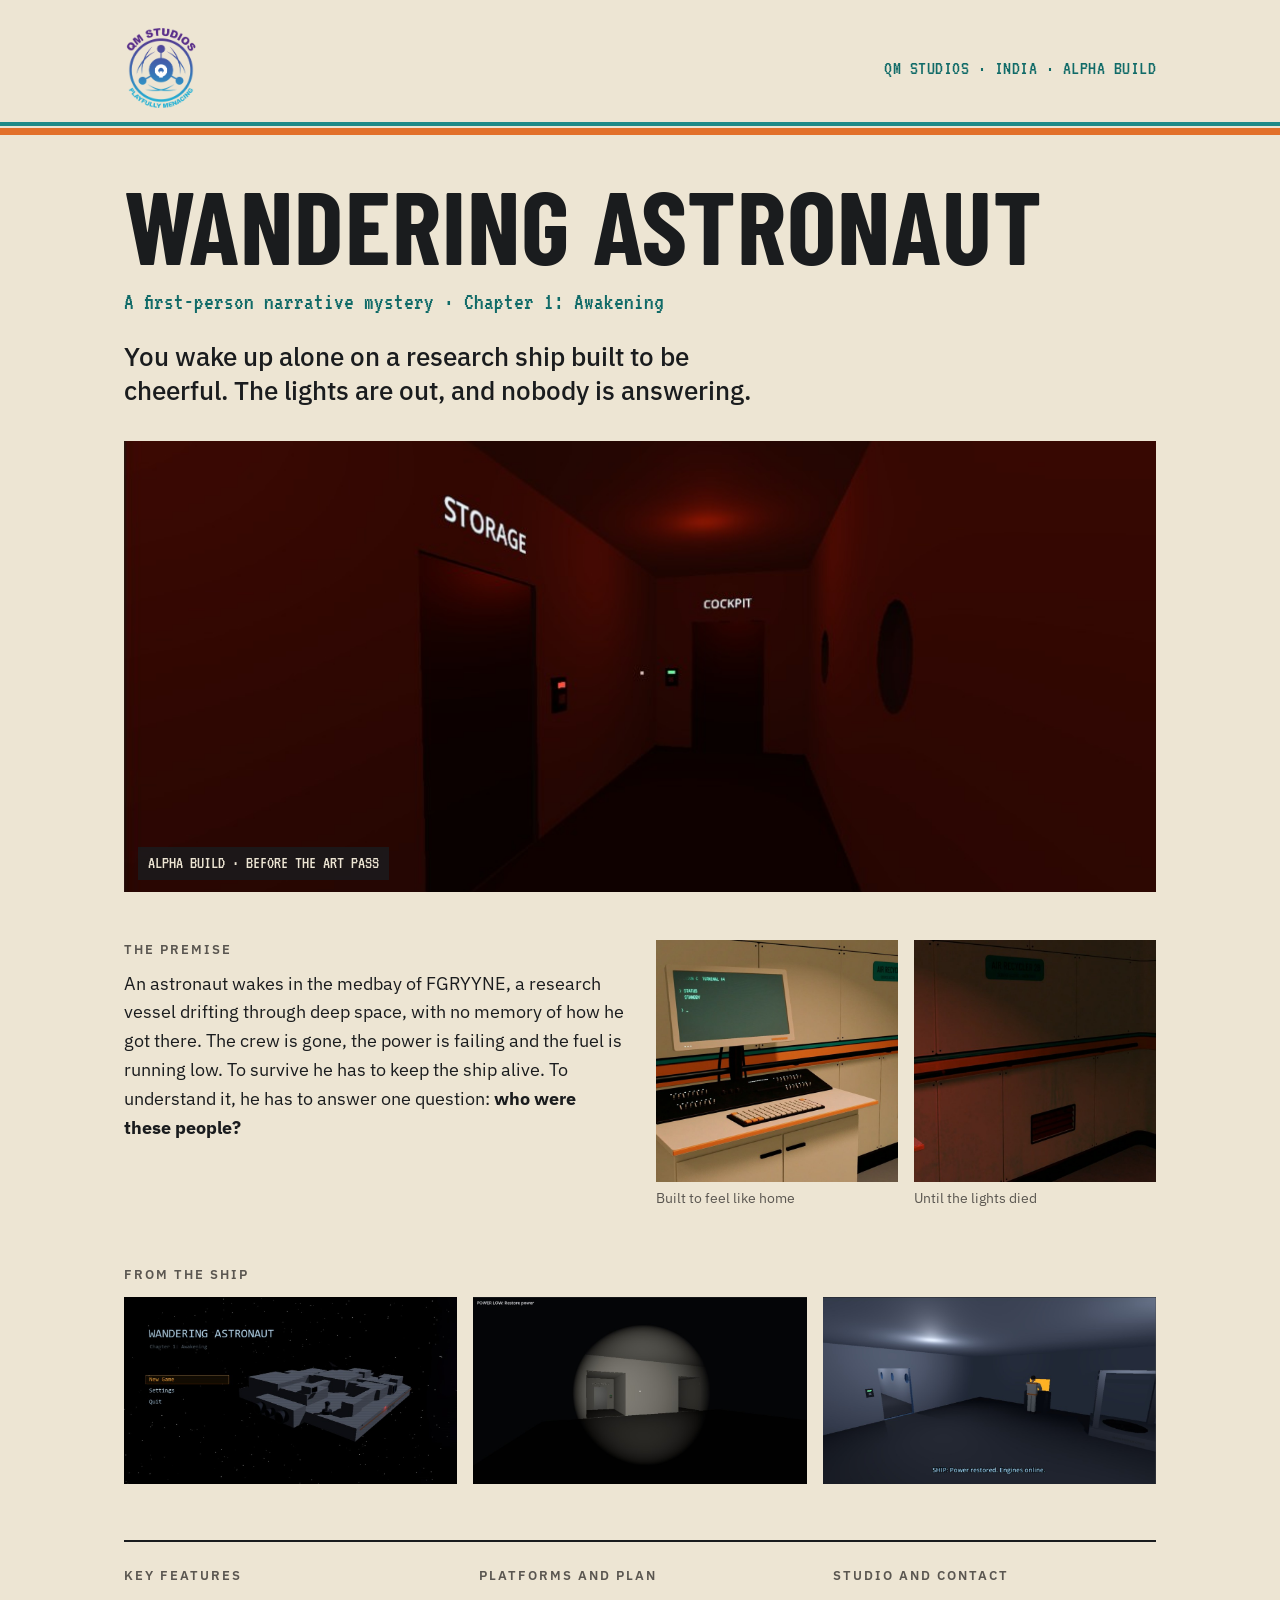
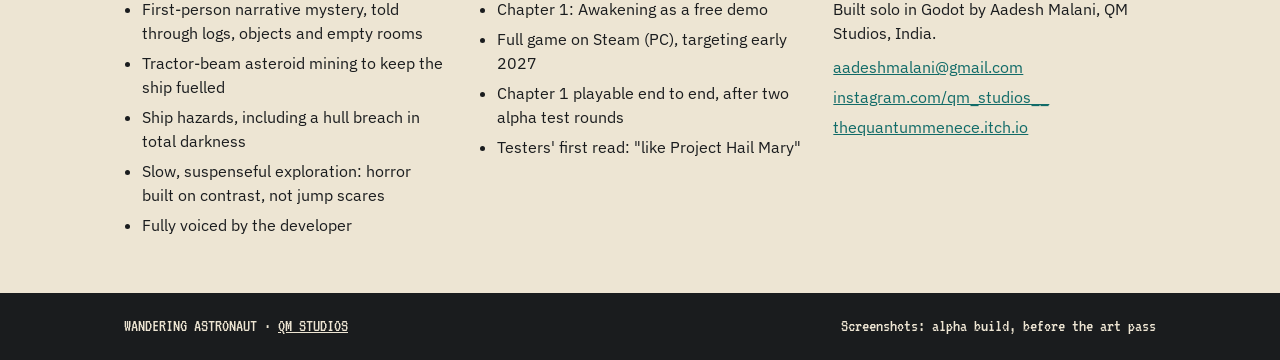
==== wandering-astronaut/index.html @ 1ea4c416 "Add QM Studios home page and Wandering Astronaut one-pager Co-Authored-By: Claude Opus 5.5 <noreply@" ====
<!doctype html>
<html lang="en">
<head>
<meta charset="utf-8">
<meta name="viewport" content="width=device-width, initial-scale=1">
<title>Wandering Astronaut · QM Studios</title>
<meta name="description" content="A first-person narrative mystery. You wake up alone on a research ship built to be cheerful. The lights are out, and nobody is answering.">
<meta property="og:type" content="website">
<meta property="og:title" content="Wandering Astronaut · QM Studios">
<meta property="og:description" content="You wake up alone on a research ship built to be cheerful. The lights are out, and nobody is answering.">
<meta property="og:image" content="https://qm-studios.github.io/assets/og.jpg">
<meta property="og:url" content="https://qm-studios.github.io/wandering-astronaut/">
<meta name="twitter:card" content="summary_large_image">
<link rel="icon" type="image/png" href="../assets/favicon.png">
<link rel="preconnect" href="https://fonts.googleapis.com">
<link rel="preconnect" href="https://fonts.gstatic.com" crossorigin>
<link href="https://fonts.googleapis.com/css2?family=Barlow+Condensed:wght@600;700&family=IBM+Plex+Sans:wght@400;500;600&family=VT323&display=swap" rel="stylesheet">
<style>
:root{--cream:#EDE5D3;--ink:#1A1C1E;--muted:#5A5650;--teal:#116B68;--teal-band:#1F8A87;--orange:#E2702A}
*{box-sizing:border-box}
body{margin:0;background:var(--cream);color:var(--ink);font-family:'IBM Plex Sans',system-ui,sans-serif;line-height:1.5}
a{color:var(--teal)}a:hover{color:#0B4B49}
.wrap{max-width:1080px;margin:0 auto;padding:0 24px}
header .wrap{display:flex;flex-wrap:wrap;gap:12px;justify-content:space-between;align-items:center;padding-top:28px}
header img{height:80px;width:auto;display:block}
.mono{font-family:VT323,monospace;color:var(--teal)}
header .mono{font-size:20px;letter-spacing:.5px}
.bands{margin-top:14px}.bands .t{height:4px;background:var(--teal-band)}.bands .g{height:2px}.bands .o{height:7px;background:var(--orange)}
h1{margin:40px 0 0;font-family:'Barlow Condensed',sans-serif;font-weight:700;font-size:clamp(3rem,9vw,6.5rem);line-height:.95;letter-spacing:1px;text-transform:uppercase}
.sub{margin-top:10px;font-size:1.5rem}
.hook{margin:20px 0 0;max-width:760px;font-size:clamp(1.25rem,2.4vw,1.6rem);line-height:1.35;font-weight:500;text-wrap:balance}
figure{margin:0}
.hero{position:relative;margin-top:32px;background:var(--ink)}
.hero img{width:100%;height:auto;aspect-ratio:16/7;object-fit:cover;object-position:center 45%;display:block}
.chip{position:absolute;left:14px;bottom:12px;padding:3px 10px;background:rgba(26,28,30,.82);color:var(--cream);font-family:VT323,monospace;font-size:18px}
.label{margin:0;font-size:.8rem;font-weight:600;letter-spacing:2px;text-transform:uppercase;color:var(--muted)}
.row{display:flex;flex-wrap:wrap;gap:32px;margin-top:48px;align-items:flex-start}
.row>div{flex:1 1 380px;min-width:0}
.premise p{margin:10px 0 0;font-size:1.125rem;line-height:1.6;max-width:560px;text-wrap:pretty}
.pair{display:flex;gap:16px}
.pair figure{flex:1 1 0;min-width:0}
.pair img{width:100%;height:auto;aspect-ratio:1/1;object-fit:cover;display:block}
.pair figcaption{margin-top:6px;font-size:.875rem;color:var(--muted)}
.shots{display:grid;grid-template-columns:repeat(auto-fit,minmax(260px,1fr));gap:16px;margin-top:12px}
.shots img{width:100%;height:auto;aspect-ratio:16/9;object-fit:cover;display:block}
.info{display:grid;grid-template-columns:repeat(auto-fit,minmax(280px,1fr));gap:32px;margin-top:56px;padding-top:24px;border-top:2px solid var(--ink)}
.info ul{margin:12px 0 0;padding-left:18px;display:flex;flex-direction:column;gap:6px}
.info p{margin:12px 0 10px}
.links{display:flex;flex-direction:column;gap:6px}
footer{margin-top:56px;background:var(--ink);color:var(--cream)}
footer .wrap{padding-top:20px;padding-bottom:20px;display:flex;flex-wrap:wrap;gap:8px 24px;justify-content:space-between;font-family:VT323,monospace;font-size:18px}
footer a{color:var(--cream)}
@media (max-width:600px){.hero img{aspect-ratio:4/3}.chip{font-size:15px;left:10px;bottom:8px}header img{height:64px}}
</style>
</head>
<body>
<header>
<div class="wrap">
<a href="../"><img src="../assets/qm_logo.png" alt="QM Studios"></a>
<div class="mono">QM STUDIOS · INDIA · ALPHA BUILD</div>
</div>
<div class="bands" aria-hidden="true"><div class="t"></div><div class="g"></div><div class="o"></div></div>
</header>

<main class="wrap">
<h1>Wandering Astronaut</h1>
<div class="mono sub">A first-person narrative mystery · Chapter 1: Awakening</div>
<p class="hook">You wake up alone on a research ship built to be cheerful. The lights are out, and nobody is answering.</p>

<figure class="hero">
<img src="../assets/shot_corridor.jpg" alt="A red-lit corridor aboard the ship, with doors marked Storage and Cockpit">
<figcaption class="chip">ALPHA BUILD · BEFORE THE ART PASS</figcaption>
</figure>

<div class="row">
<div class="premise">
<h2 class="label">The premise</h2>
<p>An astronaut wakes in the medbay of FGRYYNE, a research vessel drifting through deep space, with no memory of how he got there. The crew is gone, the power is failing and the fuel is running low. To survive he has to keep the ship alive. To understand it, he has to answer one question: <b>who were these people?</b></p>
</div>
<div class="pair">
<figure><img src="../assets/shot_past.jpg" alt="A bright cream console room with orange and teal trim"><figcaption>Built to feel like home</figcaption></figure>
<figure><img src="../assets/shot_present.jpg" alt="The same room fading into emergency red light"><figcaption>Until the lights died</figcaption></figure>
</div>
</div>

<h2 class="label" style="margin-top:56px">From the ship</h2>
<div class="shots">
<img src="../assets/shot_menu.jpg" alt="Main menu with the ship drifting through space">
<img src="../assets/shot_flashlight.jpg" alt="A flashlight beam in a dark corridor during a power failure">
<img src="../assets/shot_power.jpg" alt="The astronaut at a console as the ship's power comes back">
</div>

<div class="info">
<div>
<h2 class="label">Key features</h2>
<ul>
<li>First-person narrative mystery, told through logs, objects and empty rooms</li>
<li>Tractor-beam asteroid mining to keep the ship fuelled</li>
<li>Ship hazards, including a hull breach in total darkness</li>
<li>Slow, suspenseful exploration: horror built on contrast, not jump scares</li>
<li>Fully voiced by the developer</li>
</ul>
</div>
<div>
<h2 class="label">Platforms and plan</h2>
<ul>
<li>Chapter 1: Awakening as a free demo</li>
<li>Full game on Steam (PC), targeting early 2027</li>
<li>Chapter 1 playable end to end, after two alpha test rounds</li>
<li>Testers' first read: "like Project Hail Mary"</li>
</ul>
</div>
<div>
<h2 class="label">Studio and contact</h2>
<p>Built solo in Godot by Aadesh Malani, QM Studios, India.</p>
<div class="links">
<a href="mailto:aadeshmalani@gmail.com">aadeshmalani@gmail.com</a>
<a href="https://instagram.com/qm_studios__">instagram.com/qm_studios__</a>
<a href="https://thequantummenece.itch.io">thequantummenece.itch.io</a>
</div>
</div>
</div>
</main>

<footer>
<div class="wrap">
<span>WANDERING ASTRONAUT · <a href="../">QM STUDIOS</a></span>
<span>Screenshots: alpha build, before the art pass</span>
</div>
</footer>
</body>
</html>
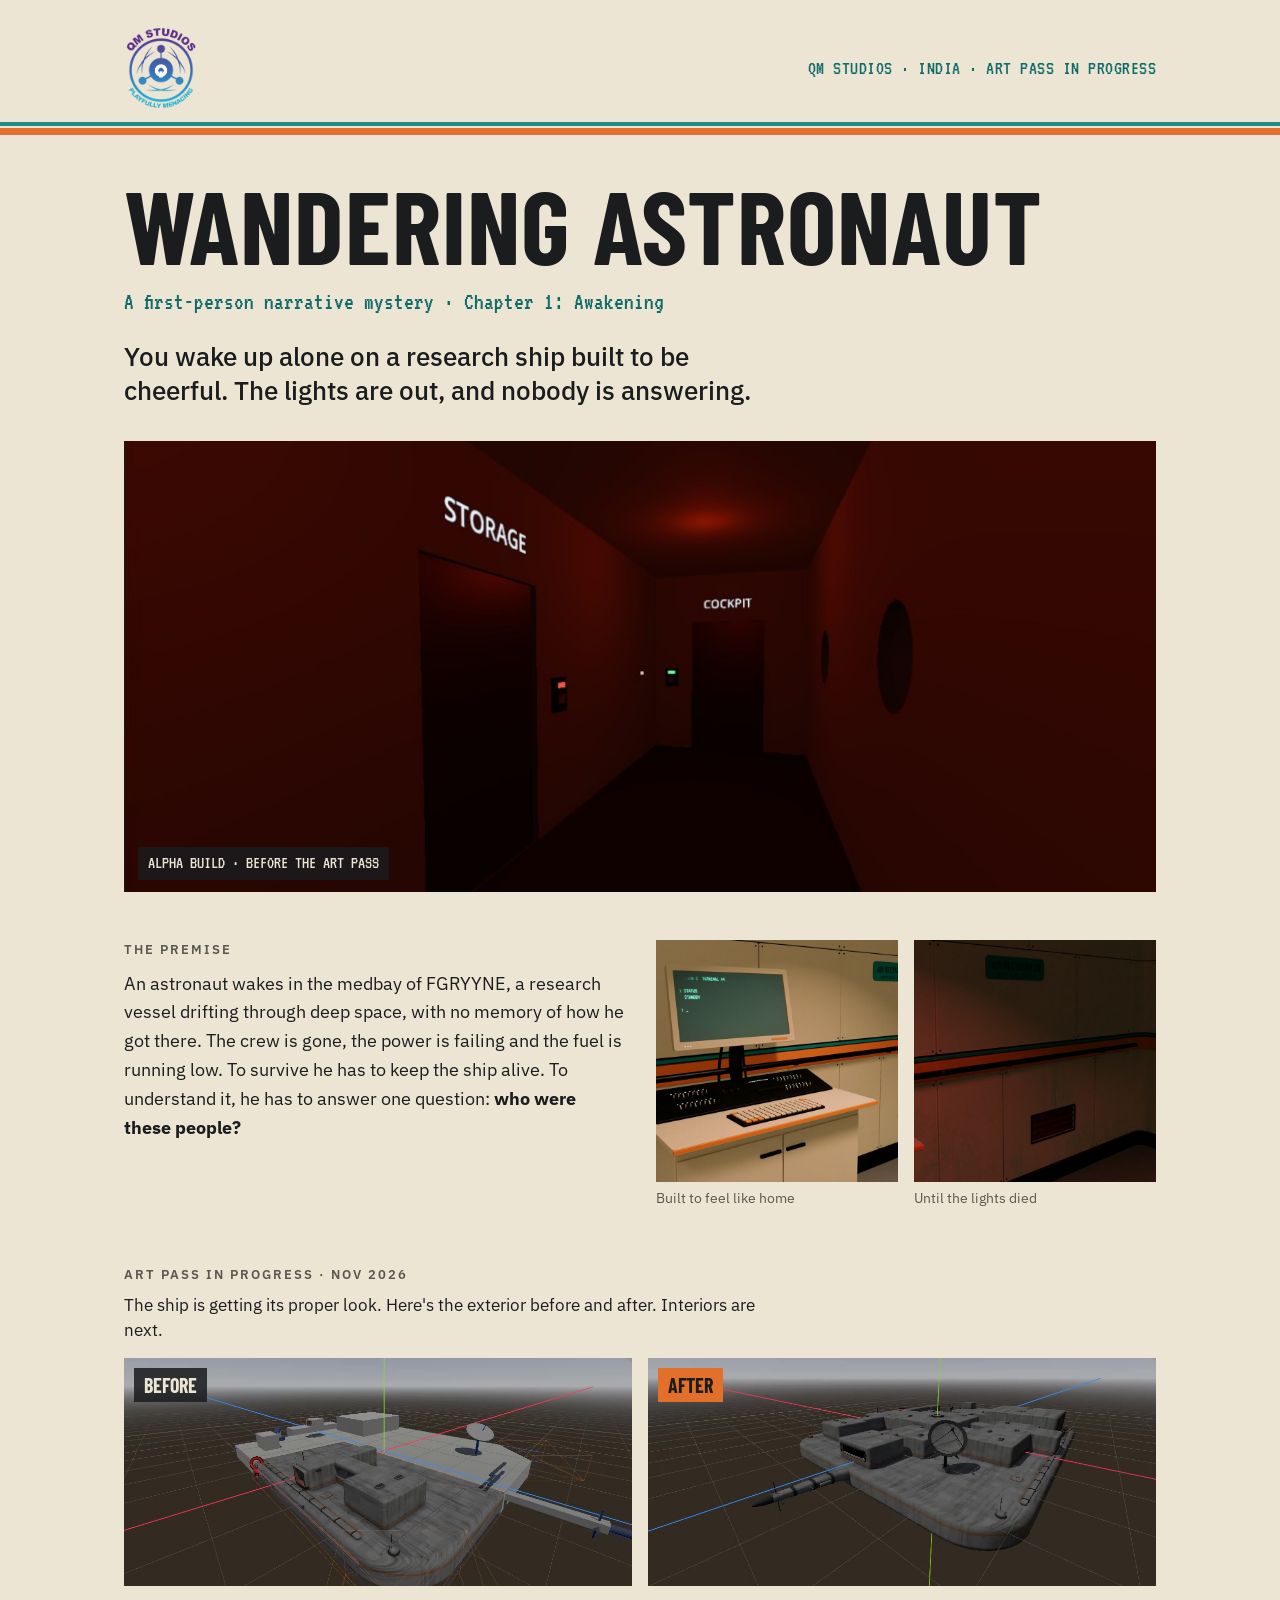
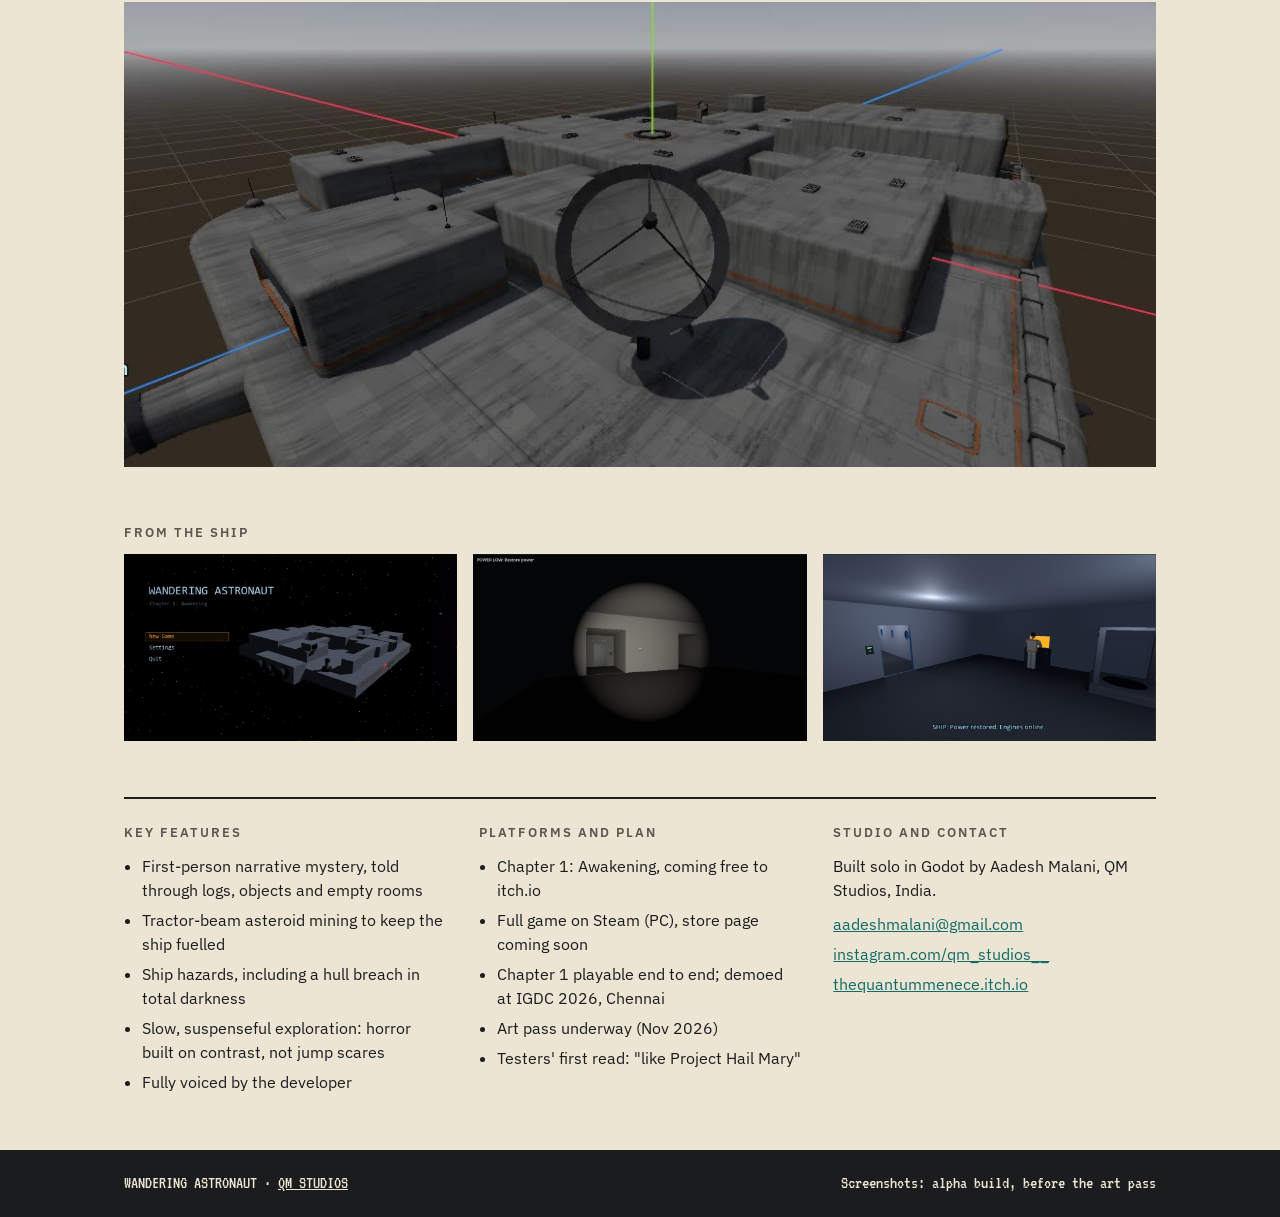
==== commit d790a963: "Add art pass before/after, IGDC showcase and Steam update Co-Authored-By: Claude Opus 5.5 <noreply@a" ====
--- a/wandering-astronaut/index.html
+++ b/wandering-astronaut/index.html
@@ -43,6 +43,13 @@
 .pair figcaption{margin-top:6px;font-size:.875rem;color:var(--muted)}
 .shots{display:grid;grid-template-columns:repeat(auto-fit,minmax(260px,1fr));gap:16px;margin-top:12px}
 .shots img{width:100%;height:auto;aspect-ratio:16/9;object-fit:cover;display:block}
+.artnote{margin:8px 0 14px;font-size:1.0625rem;max-width:640px}
+.ba{display:grid;grid-template-columns:repeat(auto-fit,minmax(260px,1fr));gap:16px}
+.ba figure{position:relative}
+.ba img,.detail{width:100%;height:auto;aspect-ratio:20/9;object-fit:cover;display:block}
+.detail{margin-top:16px}
+.ba figcaption{position:absolute;left:10px;top:10px;padding:2px 10px;background:rgba(26,28,30,.85);color:var(--cream);font-family:'Barlow Condensed',sans-serif;font-weight:700;font-size:1.25rem;text-transform:uppercase}
+.ba figcaption.after{background:var(--orange);color:var(--ink)}
 .info{display:grid;grid-template-columns:repeat(auto-fit,minmax(280px,1fr));gap:32px;margin-top:56px;padding-top:24px;border-top:2px solid var(--ink)}
 .info ul{margin:12px 0 0;padding-left:18px;display:flex;flex-direction:column;gap:6px}
 .info p{margin:12px 0 10px}
@@ -57,7 +64,7 @@
 <header>
 <div class="wrap">
 <a href="../"><img src="../assets/qm_logo.png" alt="QM Studios"></a>
-<div class="mono">QM STUDIOS · INDIA · ALPHA BUILD</div>
+<div class="mono">QM STUDIOS · INDIA · ART PASS IN PROGRESS</div>
 </div>
 <div class="bands" aria-hidden="true"><div class="t"></div><div class="g"></div><div class="o"></div></div>
 </header>
@@ -83,6 +90,16 @@
 </div>
 </div>
 
+<section id="art-pass" style="margin-top:56px">
+<h2 class="label">Art pass in progress · Nov 2026</h2>
+<p class="artnote">The ship is getting its proper look. Here's the exterior before and after. Interiors are next.</p>
+<div class="ba">
+<figure><img src="../assets/ship_before.jpg" alt="The ship's exterior before the art pass: plain grey and white blocks"><figcaption>Before</figcaption></figure>
+<figure><img src="../assets/ship_after.jpg" alt="The ship's exterior after the art pass: panelled, weathered hull plating"><figcaption class="after">After</figcaption></figure>
+</div>
+<img class="detail" src="../assets/ship_after_detail.jpg" alt="Close-up of the new hull detail and the satellite dish on top of the ship">
+</section>
+
 <h2 class="label" style="margin-top:56px">From the ship</h2>
 <div class="shots">
 <img src="../assets/shot_menu.jpg" alt="Main menu with the ship drifting through space">
@@ -104,9 +121,10 @@
 <div>
 <h2 class="label">Platforms and plan</h2>
 <ul>
-<li>Chapter 1: Awakening as a free demo</li>
-<li>Full game on Steam (PC), targeting early 2027</li>
-<li>Chapter 1 playable end to end, after two alpha test rounds</li>
+<li>Chapter 1: Awakening, coming free to itch.io</li>
+<li>Full game on Steam (PC), store page coming soon</li>
+<li>Chapter 1 playable end to end; demoed at IGDC 2026, Chennai</li>
+<li>Art pass underway (Nov 2026)</li>
 <li>Testers' first read: "like Project Hail Mary"</li>
 </ul>
 </div>
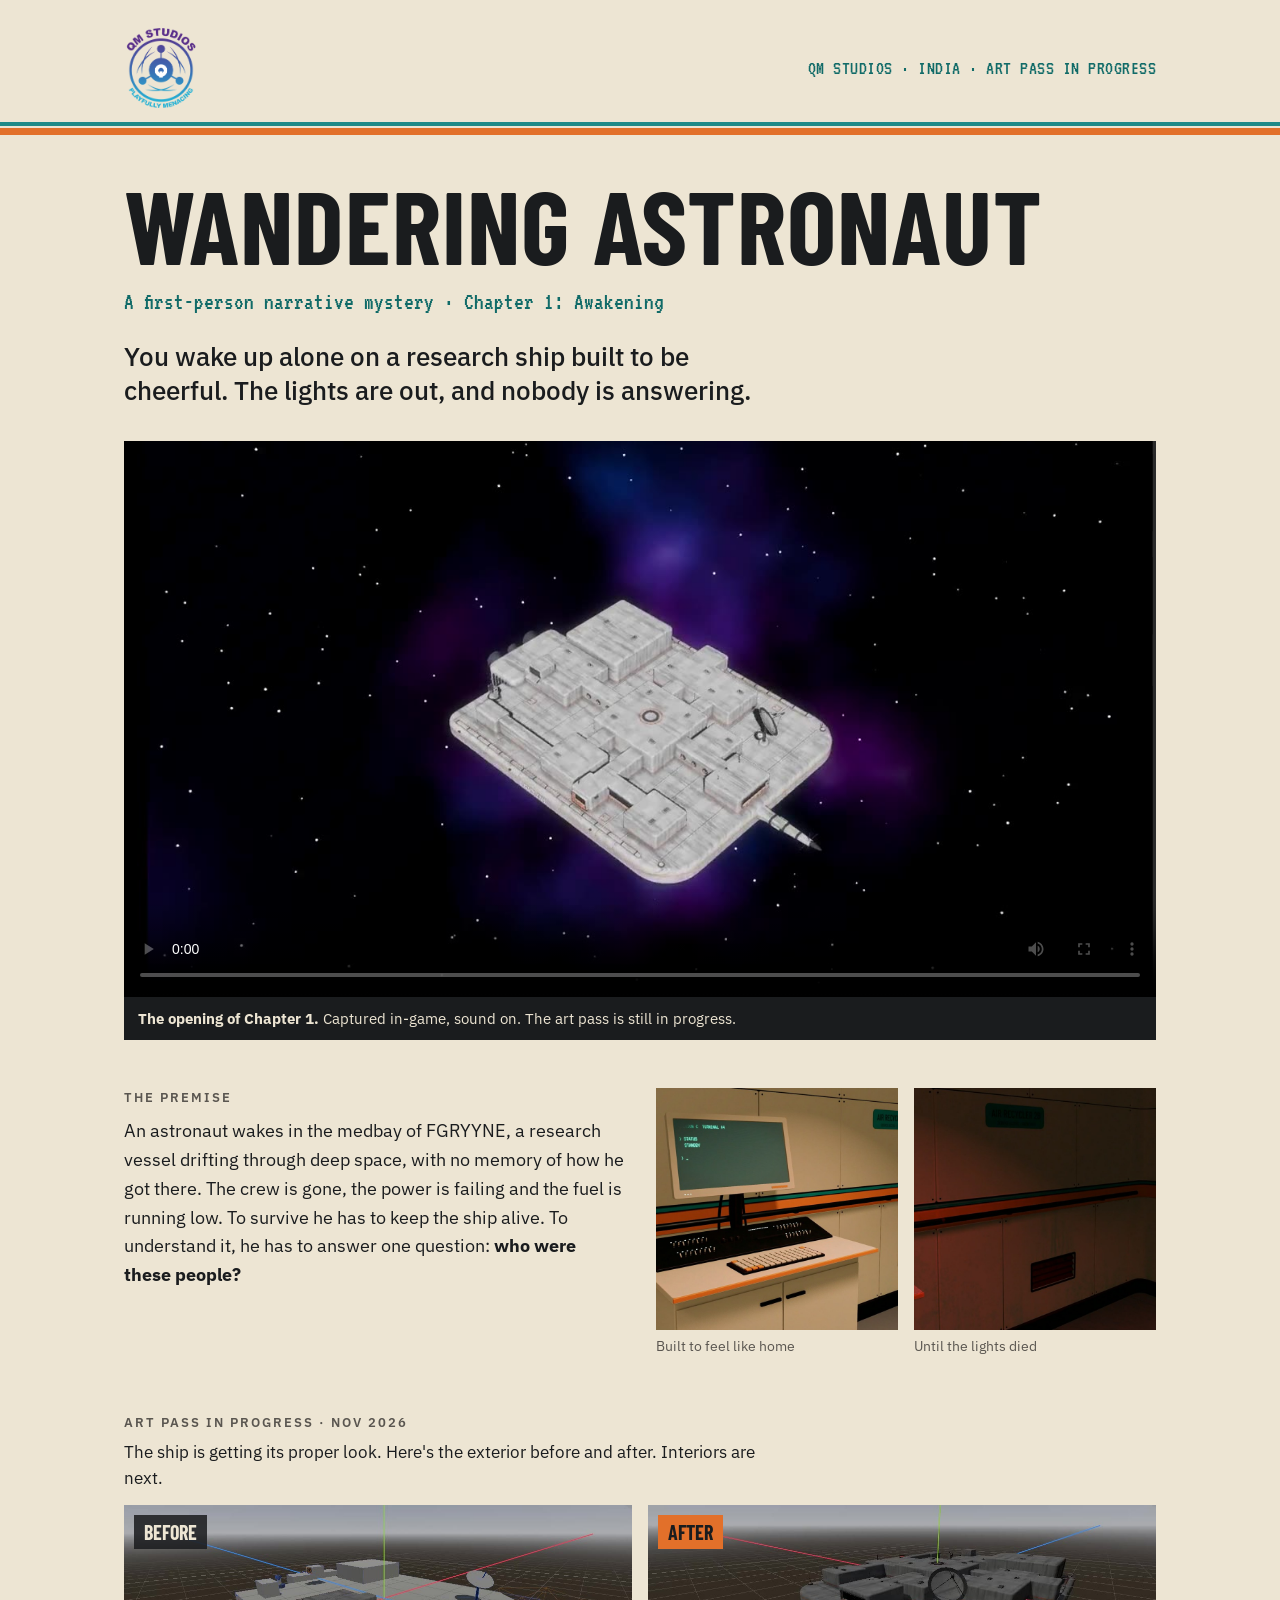
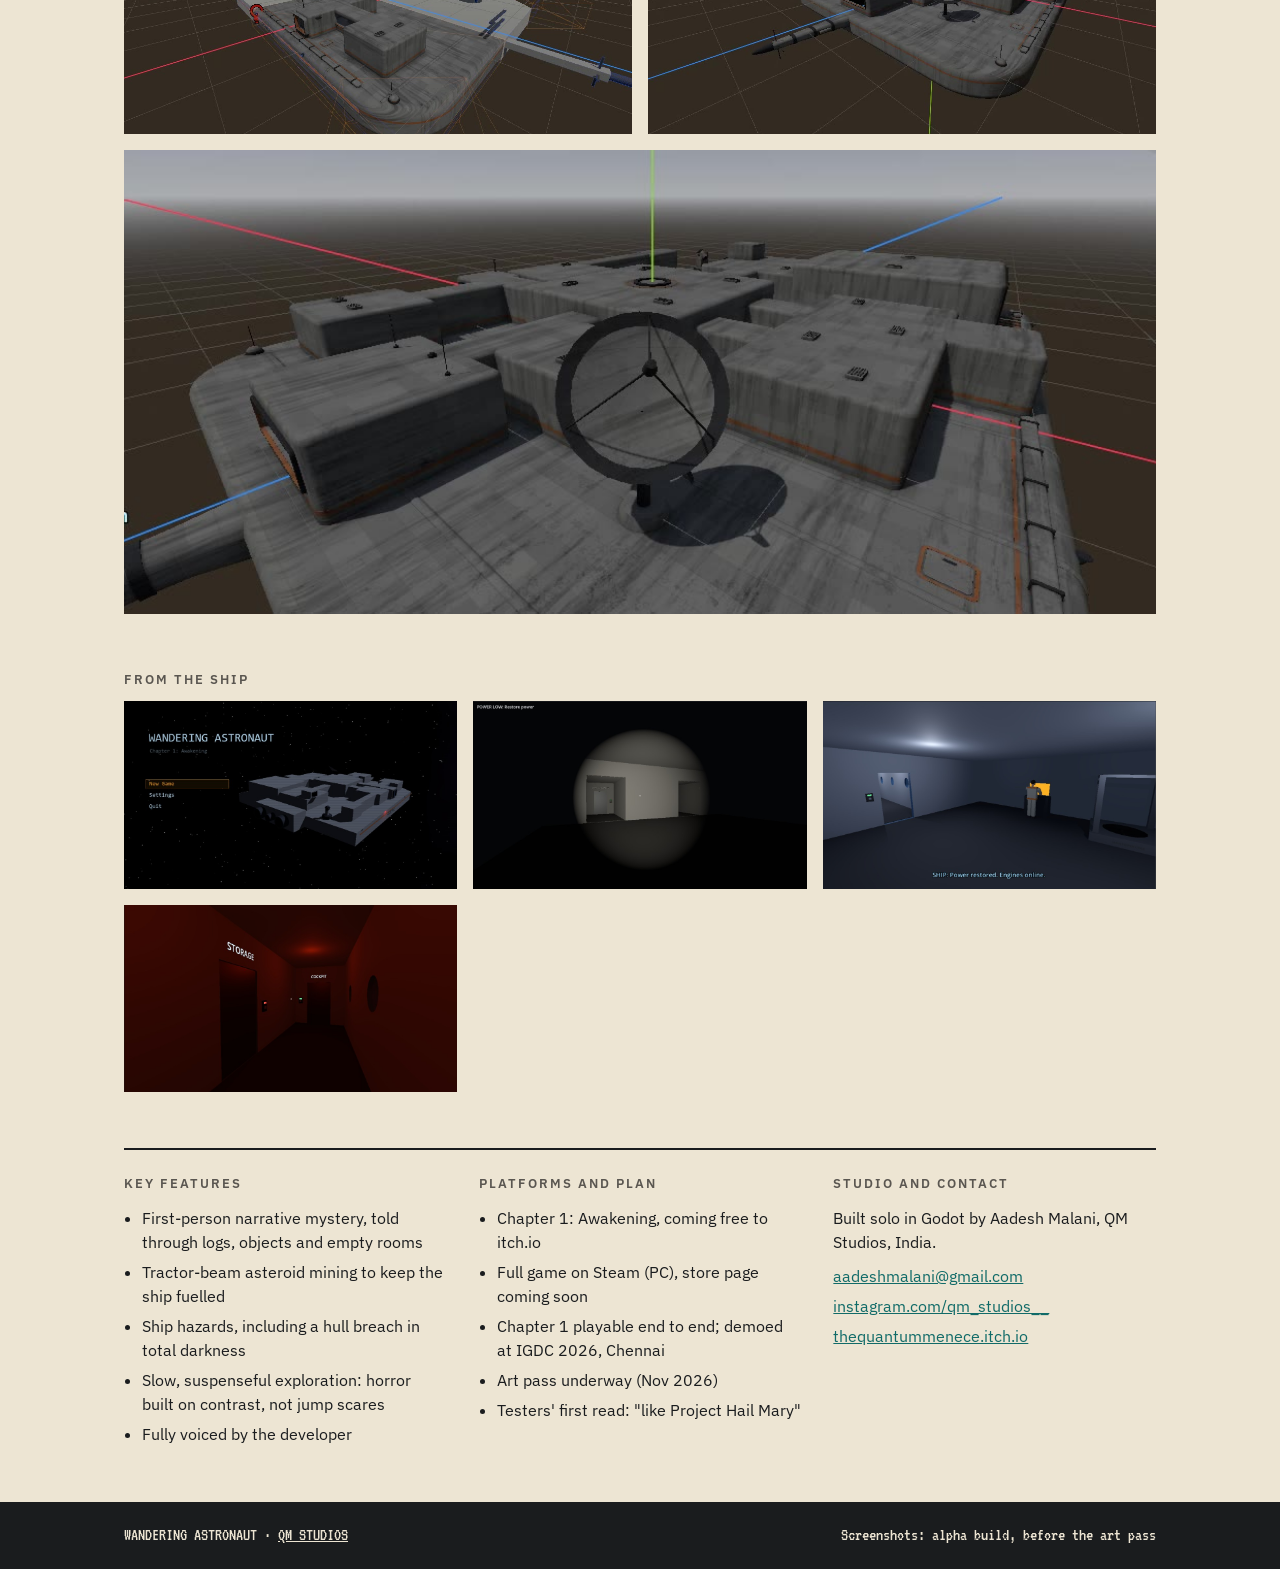
==== commit 33b78f22: "Add Chapter 1 opening scene video to the game page and home news Co-Authored-By: Claude Opus 5.5 <no" ====
--- a/wandering-astronaut/index.html
+++ b/wandering-astronaut/index.html
@@ -57,6 +57,9 @@
 footer{margin-top:56px;background:var(--ink);color:var(--cream)}
 footer .wrap{padding-top:20px;padding-bottom:20px;display:flex;flex-wrap:wrap;gap:8px 24px;justify-content:space-between;font-family:VT323,monospace;font-size:18px}
 footer a{color:var(--cream)}
+.hero.video{background:#000}
+.hero video{width:100%;height:auto;aspect-ratio:1280/690;display:block;background:#000}
+.vcap{padding:10px 14px;background:var(--ink);color:var(--cream);font-size:.95rem}
 @media (max-width:600px){.hero img{aspect-ratio:4/3}.chip{font-size:15px;left:10px;bottom:8px}header img{height:64px}}
 </style>
 </head>
@@ -74,9 +77,12 @@
 <div class="mono sub">A first-person narrative mystery · Chapter 1: Awakening</div>
 <p class="hook">You wake up alone on a research ship built to be cheerful. The lights are out, and nobody is answering.</p>
 
-<figure class="hero">
-<img src="../assets/shot_corridor.jpg" alt="A red-lit corridor aboard the ship, with doors marked Storage and Cockpit">
-<figcaption class="chip">ALPHA BUILD · BEFORE THE ART PASS</figcaption>
+<figure class="hero video" id="opening">
+<video controls playsinline preload="metadata" poster="../assets/opening_poster.jpg">
+<source src="../media/opening_scene.mp4" type="video/mp4">
+Your browser can't play this video. <a href="../media/opening_scene.mp4">Download the opening scene</a>.
+</video>
+<figcaption class="vcap"><b>The opening of Chapter 1.</b> Captured in-game, sound on. The art pass is still in progress.</figcaption>
 </figure>
 
 <div class="row">
@@ -105,6 +111,7 @@
 <img src="../assets/shot_menu.jpg" alt="Main menu with the ship drifting through space">
 <img src="../assets/shot_flashlight.jpg" alt="A flashlight beam in a dark corridor during a power failure">
 <img src="../assets/shot_power.jpg" alt="The astronaut at a console as the ship's power comes back">
+<img src="../assets/shot_corridor.jpg" alt="A red-lit corridor aboard the ship, with doors marked Storage and Cockpit">
 </div>
 
 <div class="info">
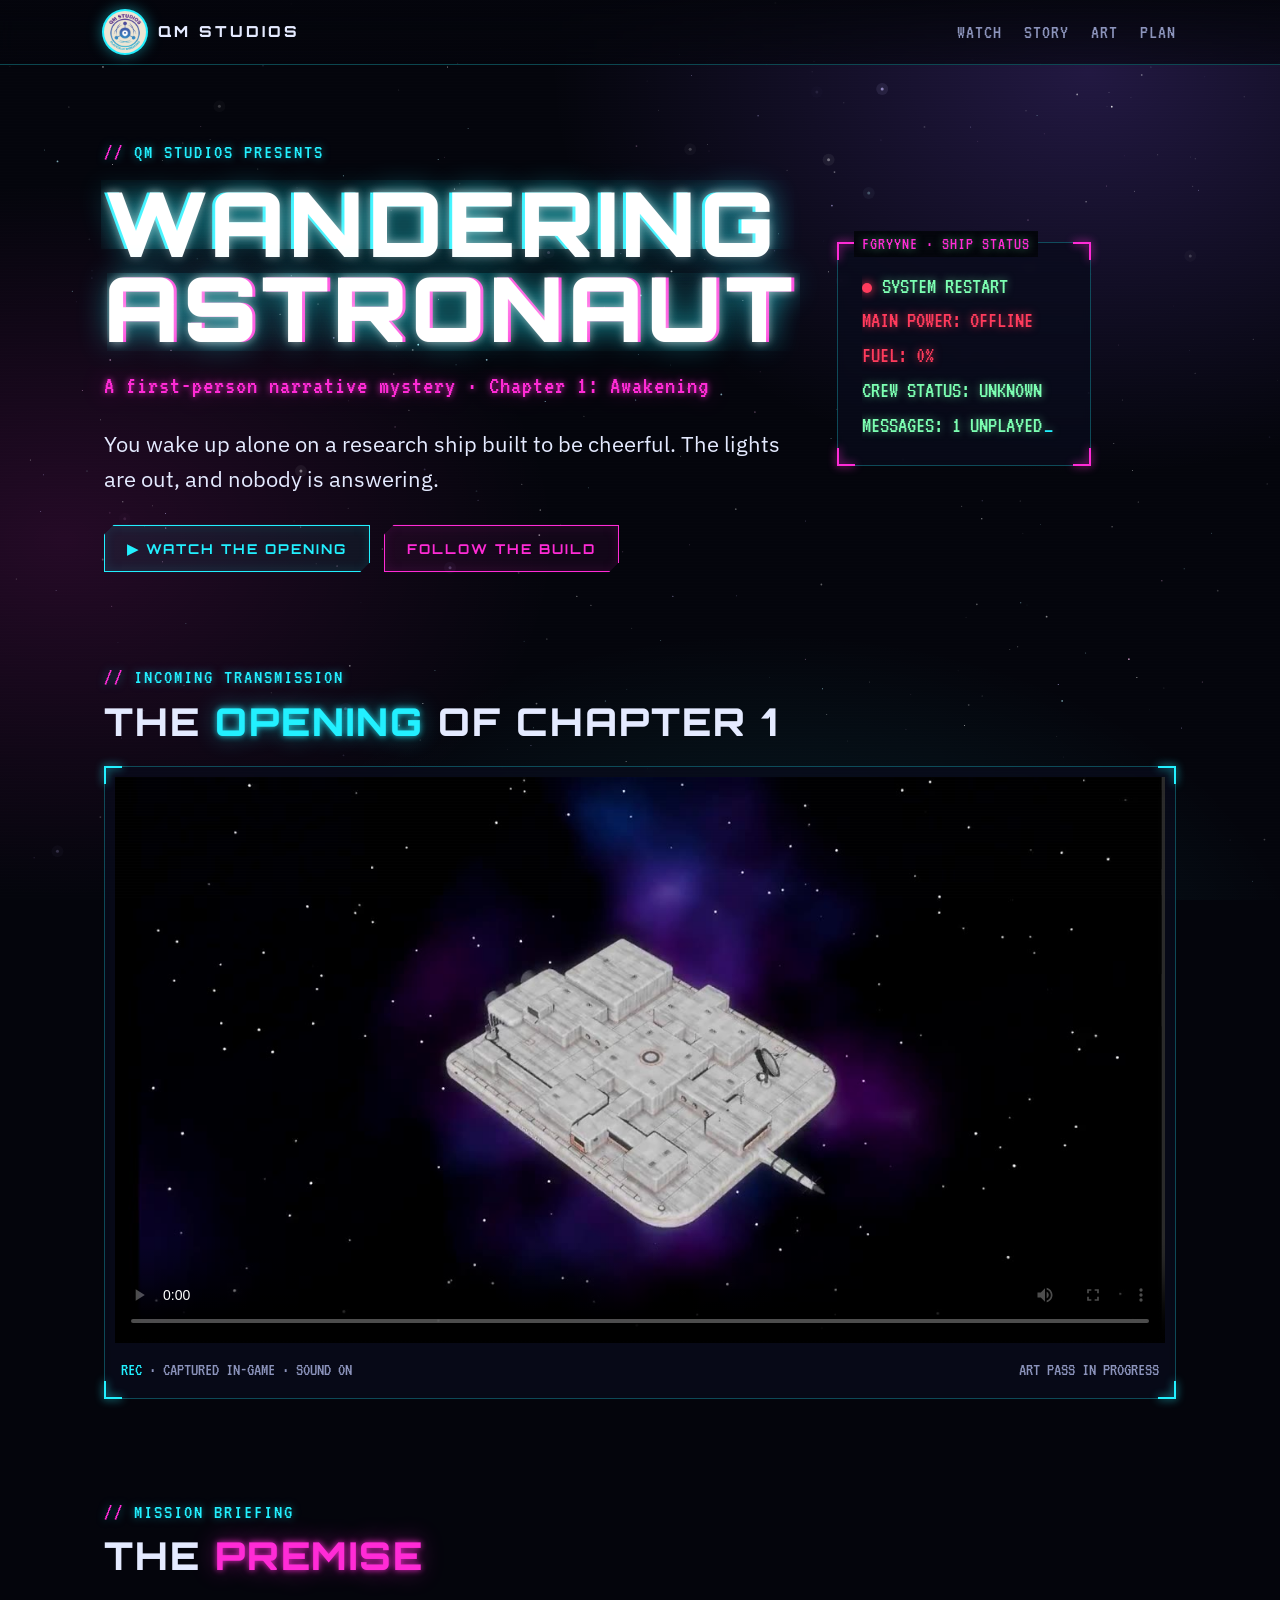
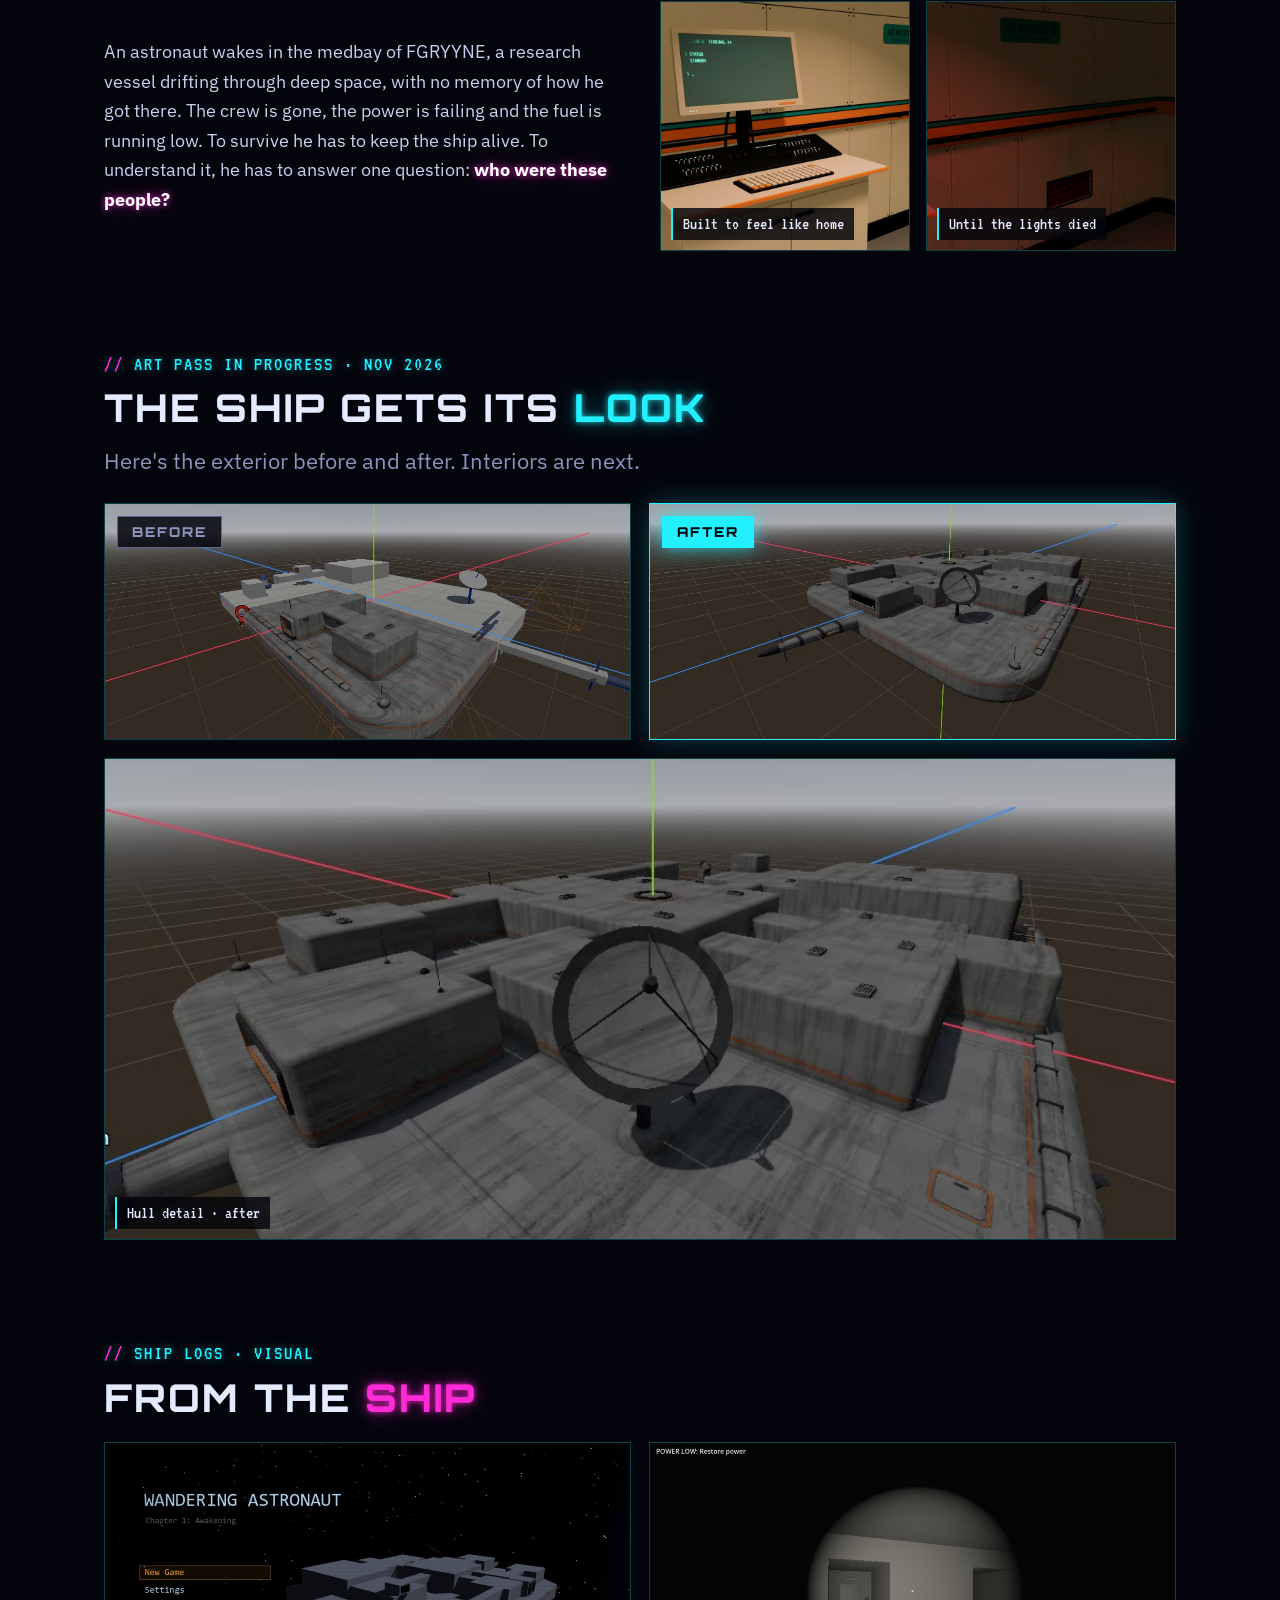
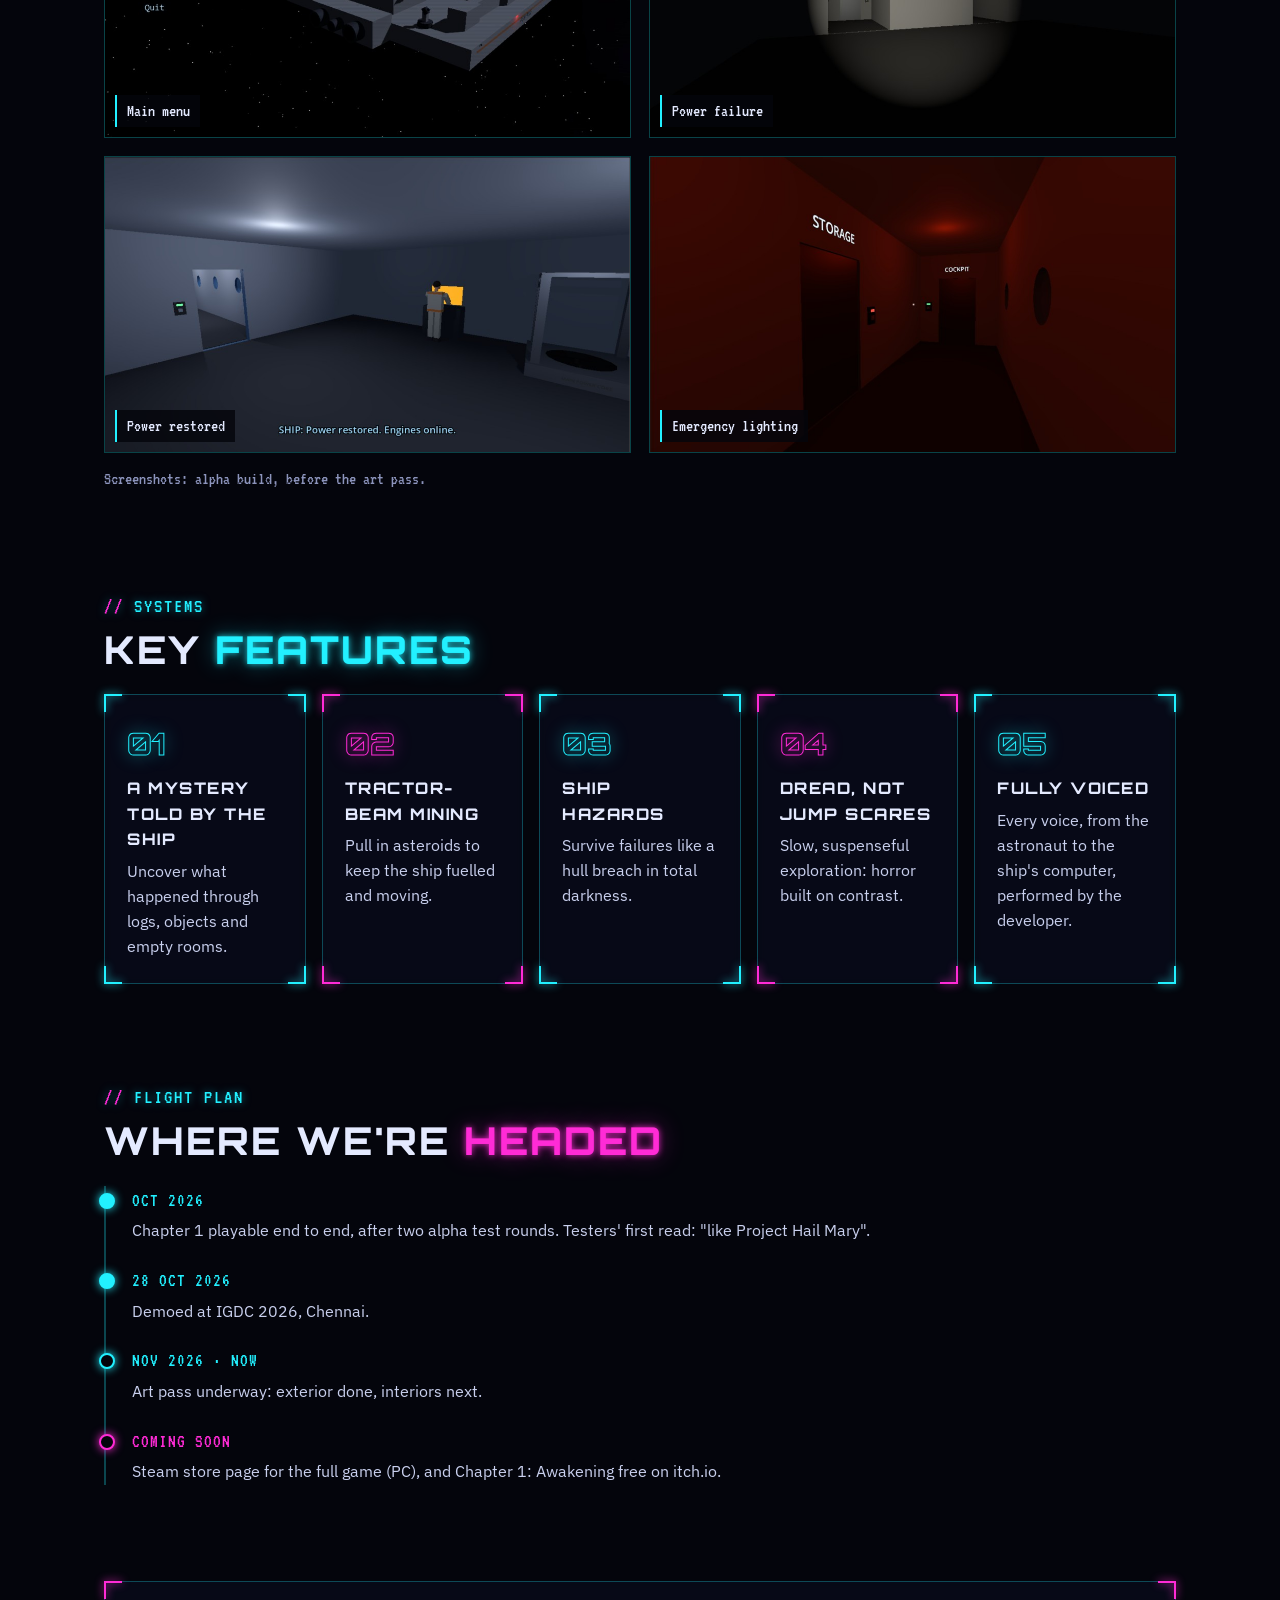
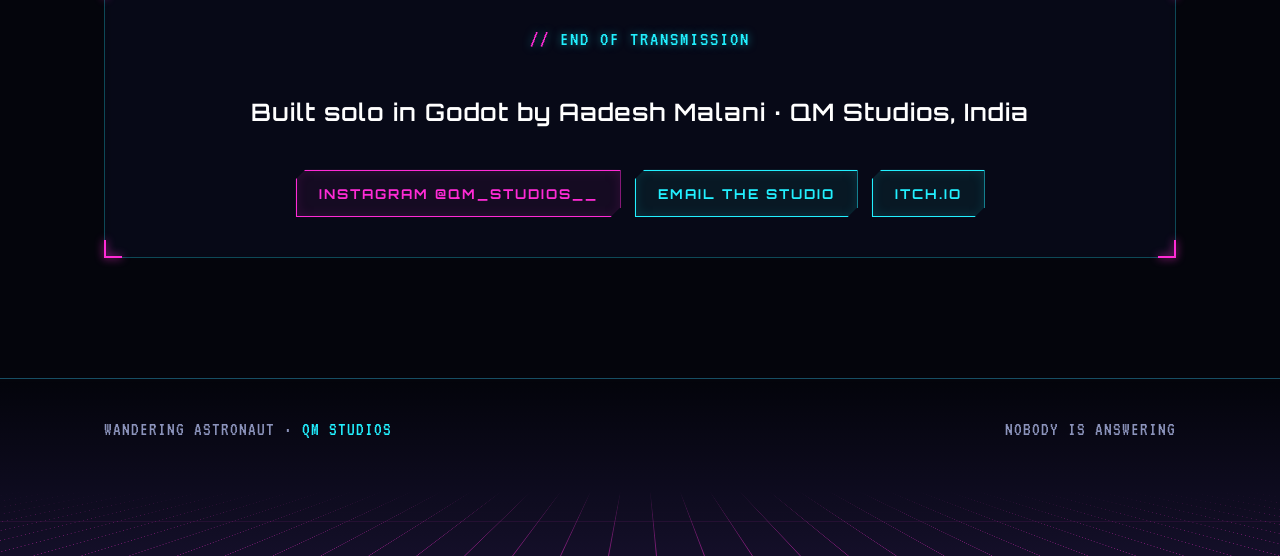
==== commit 5349e0eb: "Neon sci-fi redesign: animated starfield, HUD panels, glitch titles Co-Authored-By: Claude Opus 5.5 " ====
--- a/wandering-astronaut/index.html
+++ b/wandering-astronaut/index.html
@@ -5,6 +5,7 @@
 <meta name="viewport" content="width=device-width, initial-scale=1">
 <title>Wandering Astronaut · QM Studios</title>
 <meta name="description" content="A first-person narrative mystery. You wake up alone on a research ship built to be cheerful. The lights are out, and nobody is answering.">
+<meta name="theme-color" content="#04050c">
 <meta property="og:type" content="website">
 <meta property="og:title" content="Wandering Astronaut · QM Studios">
 <meta property="og:description" content="You wake up alone on a research ship built to be cheerful. The lights are out, and nobody is answering.">
@@ -14,144 +15,205 @@
 <link rel="icon" type="image/png" href="../assets/favicon.png">
 <link rel="preconnect" href="https://fonts.googleapis.com">
 <link rel="preconnect" href="https://fonts.gstatic.com" crossorigin>
-<link href="https://fonts.googleapis.com/css2?family=Barlow+Condensed:wght@600;700&family=IBM+Plex+Sans:wght@400;500;600&family=VT323&display=swap" rel="stylesheet">
+<link href="https://fonts.googleapis.com/css2?family=Orbitron:wght@600;800;900&family=IBM+Plex+Sans:wght@400;500;600&family=VT323&display=swap" rel="stylesheet">
+<link rel="stylesheet" href="../assets/site.css">
 <style>
-:root{--cream:#EDE5D3;--ink:#1A1C1E;--muted:#5A5650;--teal:#116B68;--teal-band:#1F8A87;--orange:#E2702A}
-*{box-sizing:border-box}
-body{margin:0;background:var(--cream);color:var(--ink);font-family:'IBM Plex Sans',system-ui,sans-serif;line-height:1.5}
-a{color:var(--teal)}a:hover{color:#0B4B49}
-.wrap{max-width:1080px;margin:0 auto;padding:0 24px}
-header .wrap{display:flex;flex-wrap:wrap;gap:12px;justify-content:space-between;align-items:center;padding-top:28px}
-header img{height:80px;width:auto;display:block}
-.mono{font-family:VT323,monospace;color:var(--teal)}
-header .mono{font-size:20px;letter-spacing:.5px}
-.bands{margin-top:14px}.bands .t{height:4px;background:var(--teal-band)}.bands .g{height:2px}.bands .o{height:7px;background:var(--orange)}
-h1{margin:40px 0 0;font-family:'Barlow Condensed',sans-serif;font-weight:700;font-size:clamp(3rem,9vw,6.5rem);line-height:.95;letter-spacing:1px;text-transform:uppercase}
-.sub{margin-top:10px;font-size:1.5rem}
-.hook{margin:20px 0 0;max-width:760px;font-size:clamp(1.25rem,2.4vw,1.6rem);line-height:1.35;font-weight:500;text-wrap:balance}
-figure{margin:0}
-.hero{position:relative;margin-top:32px;background:var(--ink)}
-.hero img{width:100%;height:auto;aspect-ratio:16/7;object-fit:cover;object-position:center 45%;display:block}
-.chip{position:absolute;left:14px;bottom:12px;padding:3px 10px;background:rgba(26,28,30,.82);color:var(--cream);font-family:VT323,monospace;font-size:18px}
-.label{margin:0;font-size:.8rem;font-weight:600;letter-spacing:2px;text-transform:uppercase;color:var(--muted)}
-.row{display:flex;flex-wrap:wrap;gap:32px;margin-top:48px;align-items:flex-start}
-.row>div{flex:1 1 380px;min-width:0}
-.premise p{margin:10px 0 0;font-size:1.125rem;line-height:1.6;max-width:560px;text-wrap:pretty}
-.pair{display:flex;gap:16px}
-.pair figure{flex:1 1 0;min-width:0}
-.pair img{width:100%;height:auto;aspect-ratio:1/1;object-fit:cover;display:block}
-.pair figcaption{margin-top:6px;font-size:.875rem;color:var(--muted)}
-.shots{display:grid;grid-template-columns:repeat(auto-fit,minmax(260px,1fr));gap:16px;margin-top:12px}
-.shots img{width:100%;height:auto;aspect-ratio:16/9;object-fit:cover;display:block}
-.artnote{margin:8px 0 14px;font-size:1.0625rem;max-width:640px}
-.ba{display:grid;grid-template-columns:repeat(auto-fit,minmax(260px,1fr));gap:16px}
-.ba figure{position:relative}
-.ba img,.detail{width:100%;height:auto;aspect-ratio:20/9;object-fit:cover;display:block}
-.detail{margin-top:16px}
-.ba figcaption{position:absolute;left:10px;top:10px;padding:2px 10px;background:rgba(26,28,30,.85);color:var(--cream);font-family:'Barlow Condensed',sans-serif;font-weight:700;font-size:1.25rem;text-transform:uppercase}
-.ba figcaption.after{background:var(--orange);color:var(--ink)}
-.info{display:grid;grid-template-columns:repeat(auto-fit,minmax(280px,1fr));gap:32px;margin-top:56px;padding-top:24px;border-top:2px solid var(--ink)}
-.info ul{margin:12px 0 0;padding-left:18px;display:flex;flex-direction:column;gap:6px}
-.info p{margin:12px 0 10px}
-.links{display:flex;flex-direction:column;gap:6px}
-footer{margin-top:56px;background:var(--ink);color:var(--cream)}
-footer .wrap{padding-top:20px;padding-bottom:20px;display:flex;flex-wrap:wrap;gap:8px 24px;justify-content:space-between;font-family:VT323,monospace;font-size:18px}
-footer a{color:var(--cream)}
-.hero.video{background:#000}
-.hero video{width:100%;height:auto;aspect-ratio:1280/690;display:block;background:#000}
-.vcap{padding:10px 14px;background:var(--ink);color:var(--cream);font-size:.95rem}
-@media (max-width:600px){.hero img{aspect-ratio:4/3}.chip{font-size:15px;left:10px;bottom:8px}header img{height:64px}}
+.hero{display:grid;grid-template-columns:1.25fr .75fr;gap:40px;align-items:center;padding:70px 0 40px}
+.hero h1{font-size:clamp(2.6rem,7.6vw,5.6rem);margin:12px 0 0}
+.hero .sub{margin-top:16px;font-family:var(--hud);font-size:clamp(1.25rem,2.4vw,1.6rem);color:var(--magenta);text-shadow:var(--glow-m);letter-spacing:1px}
+.hero .lead{margin:20px 0 28px}
+.readout{padding:26px 24px 22px;font-family:var(--hud);font-size:1.45rem;line-height:1.5;color:#7CFFB2;text-shadow:0 0 8px rgba(124,255,178,.55)}
+.readout .warn{color:var(--red);text-shadow:0 0 8px rgba(255,59,92,.7)}
+.readout .row{white-space:nowrap;overflow:hidden}
+.readout .line{opacity:0}
+.readout.on .line{animation:type .01s forwards}
+@keyframes type{to{opacity:1}}
+.pulse{display:inline-block;width:10px;height:10px;border-radius:50%;background:var(--red);box-shadow:0 0 10px var(--red);margin-right:10px;animation:pulse 1.2s infinite}
+@keyframes pulse{50%{opacity:.25}}
+@media (max-width:860px){.hero{grid-template-columns:1fr;padding-top:48px}}
+
+.screen{padding:10px}
+.screen video{display:block;width:100%;height:auto;aspect-ratio:1280/690;background:#000}
+.screen .vcap{display:flex;flex-wrap:wrap;justify-content:space-between;gap:6px 18px;padding:12px 6px 4px;font-family:var(--hud);font-size:1.15rem;color:var(--muted)}
+.screen .vcap b{color:var(--cyan);font-weight:400}
+
+.premise{display:grid;grid-template-columns:1fr 1fr;gap:40px;align-items:center}
+.premise p{font-size:1.15rem;color:#C9D0EE;margin:0}
+.premise b{color:#fff;text-shadow:var(--glow-m)}
+.pair{display:grid;grid-template-columns:1fr 1fr;gap:16px}
+.pair .frame{aspect-ratio:1/1}
+@media (max-width:820px){.premise{grid-template-columns:1fr}}
+
+.ba{display:grid;grid-template-columns:1fr 1fr;gap:18px}
+.ba .frame,.detail{aspect-ratio:20/9}
+.ba .lab{position:absolute;top:12px;left:12px;padding:4px 14px;font-family:var(--display);font-weight:800;font-size:.85rem;letter-spacing:2px;background:rgba(4,5,12,.85);color:var(--muted);border:1px solid var(--dim)}
+.ba .after .lab{color:#02040a;background:var(--cyan);border-color:var(--cyan);box-shadow:0 0 18px rgba(34,240,255,.7)}
+.ba .after{border-color:var(--cyan);box-shadow:0 0 26px rgba(34,240,255,.25)}
+.detail{margin-top:18px}
+@media (max-width:700px){.ba{grid-template-columns:1fr}}
+
+.shots{display:grid;grid-template-columns:repeat(2,1fr);gap:18px}
+.shots .frame{aspect-ratio:16/9}
+@media (max-width:640px){.shots{grid-template-columns:1fr}}
+
+.features{display:grid;grid-template-columns:repeat(auto-fit,minmax(180px,1fr));gap:16px}
+.feature{padding:24px 22px}
+.feature .n{font-family:var(--display);font-weight:900;font-size:1.9rem;color:transparent;-webkit-text-stroke:1px var(--cyan);text-shadow:0 0 18px rgba(34,240,255,.35)}
+.feature.m .n{-webkit-text-stroke-color:var(--magenta);text-shadow:0 0 18px rgba(255,43,214,.35)}
+.feature h3{margin:8px 0 6px;font-family:var(--display);font-weight:800;font-size:1rem;letter-spacing:1.5px;text-transform:uppercase}
+.feature p{margin:0;color:#C9D0EE;font-size:.98rem}
+
+.timeline{list-style:none;margin:0;padding:0 0 0 26px;border-left:2px solid var(--line);display:flex;flex-direction:column;gap:22px}
+.timeline li{position:relative}
+.timeline li::before{content:"";position:absolute;left:-33px;top:7px;width:12px;height:12px;border-radius:50%;background:var(--bg);border:2px solid var(--cyan);box-shadow:0 0 10px var(--cyan)}
+.timeline li.done::before{background:var(--cyan)}
+.timeline li.next::before{border-color:var(--magenta);box-shadow:0 0 10px var(--magenta)}
+.timeline .t{font-family:var(--hud);font-size:1.2rem;color:var(--cyan);letter-spacing:1px}
+.timeline li.next .t{color:var(--magenta)}
+.timeline p{margin:2px 0 0;color:#C9D0EE}
+
+.cta{padding:40px 32px;text-align:center;display:flex;flex-direction:column;align-items:center;gap:14px}
+.cta h2{margin:0}
+.cta .btns{justify-content:center}
+.quote{font-family:var(--display);font-weight:600;font-size:clamp(1.1rem,2.4vw,1.5rem);letter-spacing:1px;color:#fff}
 </style>
 </head>
 <body>
-<header>
+<canvas id="stars" aria-hidden="true"></canvas>
+
+<nav class="nav">
 <div class="wrap">
-<a href="../"><img src="../assets/qm_logo.png" alt="QM Studios"></a>
-<div class="mono">QM STUDIOS · INDIA · ART PASS IN PROGRESS</div>
-</div>
-<div class="bands" aria-hidden="true"><div class="t"></div><div class="g"></div><div class="o"></div></div>
-</header>
+<a class="brand" href="../"><span class="badge"><img src="../assets/qm_logo.png" alt=""></span><b>QM STUDIOS</b></a>
+<ul>
+<li><a href="#opening">WATCH</a></li>
+<li><a href="#premise">STORY</a></li>
+<li><a href="#art-pass">ART</a></li>
+<li><a href="#plan">PLAN</a></li>
+</ul>
+</div>
+</nav>
 
 <main class="wrap">
-<h1>Wandering Astronaut</h1>
-<div class="mono sub">A first-person narrative mystery · Chapter 1: Awakening</div>
-<p class="hook">You wake up alone on a research ship built to be cheerful. The lights are out, and nobody is answering.</p>
-
-<figure class="hero video" id="opening">
+<section class="hero">
+<div>
+<p class="kicker">QM STUDIOS PRESENTS</p>
+<h1 class="glitch" data-text="Wandering Astronaut">Wandering Astronaut</h1>
+<div class="sub">A first-person narrative mystery · Chapter 1: Awakening</div>
+<p class="lead">You wake up alone on a research ship built to be cheerful. The lights are out, and nobody is answering.</p>
+<div class="btns">
+<a class="btn" href="#opening">▶ Watch the opening</a>
+<a class="btn m" href="https://instagram.com/qm_studios__">Follow the build</a>
+</div>
+</div>
+<div class="readout hud m" id="readout" aria-label="Ship status: system restart, main power offline, fuel 0%, crew status unknown">
+<span class="hud-tag">FGRYYNE · SHIP STATUS</span>
+<div class="row line" style="animation-delay:.3s"><span class="pulse"></span>SYSTEM RESTART</div>
+<div class="row line warn" style="animation-delay:1.1s">MAIN POWER: OFFLINE</div>
+<div class="row line warn" style="animation-delay:1.9s">FUEL: 0%</div>
+<div class="row line" style="animation-delay:2.7s">CREW STATUS: UNKNOWN</div>
+<div class="row line caret" style="animation-delay:3.5s">MESSAGES: 1 UNPLAYED</div>
+</div>
+</section>
+
+<section class="section reveal" id="opening" style="margin-top:48px">
+<p class="kicker">INCOMING TRANSMISSION</p>
+<h2>The <span class="neon-c">opening</span> of Chapter 1</h2>
+<figure class="screen hud" style="margin:0">
 <video controls playsinline preload="metadata" poster="../assets/opening_poster.jpg">
 <source src="../media/opening_scene.mp4" type="video/mp4">
 Your browser can't play this video. <a href="../media/opening_scene.mp4">Download the opening scene</a>.
 </video>
-<figcaption class="vcap"><b>The opening of Chapter 1.</b> Captured in-game, sound on. The art pass is still in progress.</figcaption>
+<figcaption class="vcap"><span><b>REC</b> · CAPTURED IN-GAME · SOUND ON</span><span>ART PASS IN PROGRESS</span></figcaption>
 </figure>
-
-<div class="row">
+</section>
+
+<section class="section reveal" id="premise">
+<p class="kicker">MISSION BRIEFING</p>
+<h2>The <span class="neon-m">premise</span></h2>
 <div class="premise">
-<h2 class="label">The premise</h2>
 <p>An astronaut wakes in the medbay of FGRYYNE, a research vessel drifting through deep space, with no memory of how he got there. The crew is gone, the power is failing and the fuel is running low. To survive he has to keep the ship alive. To understand it, he has to answer one question: <b>who were these people?</b></p>
-</div>
 <div class="pair">
-<figure><img src="../assets/shot_past.jpg" alt="A bright cream console room with orange and teal trim"><figcaption>Built to feel like home</figcaption></figure>
-<figure><img src="../assets/shot_present.jpg" alt="The same room fading into emergency red light"><figcaption>Until the lights died</figcaption></figure>
-</div>
-</div>
-
-<section id="art-pass" style="margin-top:56px">
-<h2 class="label">Art pass in progress · Nov 2026</h2>
-<p class="artnote">The ship is getting its proper look. Here's the exterior before and after. Interiors are next.</p>
+<div class="frame"><img src="../assets/shot_past.jpg" alt="A bright cream console room with orange and teal trim"><span class="cap">Built to feel like home</span></div>
+<div class="frame"><img src="../assets/shot_present.jpg" alt="The same room fading into emergency red light"><span class="cap">Until the lights died</span></div>
+</div>
+</div>
+</section>
+
+<section class="section reveal" id="art-pass">
+<p class="kicker">ART PASS IN PROGRESS · NOV 2026</p>
+<h2>The ship gets its <span class="neon-c">look</span></h2>
+<p class="lead muted" style="margin:-8px 0 24px">Here's the exterior before and after. Interiors are next.</p>
 <div class="ba">
-<figure><img src="../assets/ship_before.jpg" alt="The ship's exterior before the art pass: plain grey and white blocks"><figcaption>Before</figcaption></figure>
-<figure><img src="../assets/ship_after.jpg" alt="The ship's exterior after the art pass: panelled, weathered hull plating"><figcaption class="after">After</figcaption></figure>
-</div>
-<img class="detail" src="../assets/ship_after_detail.jpg" alt="Close-up of the new hull detail and the satellite dish on top of the ship">
-</section>
-
-<h2 class="label" style="margin-top:56px">From the ship</h2>
+<div class="frame"><img src="../assets/ship_before.jpg" alt="The ship's exterior before the art pass: plain grey and white blocks"><span class="lab">BEFORE</span></div>
+<div class="frame after"><img src="../assets/ship_after.jpg" alt="The ship's exterior after the art pass: panelled, weathered hull plating"><span class="lab">AFTER</span></div>
+</div>
+<div class="frame detail"><img src="../assets/ship_after_detail.jpg" alt="Close-up of the new hull detail and the satellite dish on top of the ship"><span class="cap">Hull detail · after</span></div>
+</section>
+
+<section class="section reveal" id="shots">
+<p class="kicker">SHIP LOGS · VISUAL</p>
+<h2>From the <span class="neon-m">ship</span></h2>
 <div class="shots">
-<img src="../assets/shot_menu.jpg" alt="Main menu with the ship drifting through space">
-<img src="../assets/shot_flashlight.jpg" alt="A flashlight beam in a dark corridor during a power failure">
-<img src="../assets/shot_power.jpg" alt="The astronaut at a console as the ship's power comes back">
-<img src="../assets/shot_corridor.jpg" alt="A red-lit corridor aboard the ship, with doors marked Storage and Cockpit">
-</div>
-
-<div class="info">
-<div>
-<h2 class="label">Key features</h2>
-<ul>
-<li>First-person narrative mystery, told through logs, objects and empty rooms</li>
-<li>Tractor-beam asteroid mining to keep the ship fuelled</li>
-<li>Ship hazards, including a hull breach in total darkness</li>
-<li>Slow, suspenseful exploration: horror built on contrast, not jump scares</li>
-<li>Fully voiced by the developer</li>
-</ul>
-</div>
-<div>
-<h2 class="label">Platforms and plan</h2>
-<ul>
-<li>Chapter 1: Awakening, coming free to itch.io</li>
-<li>Full game on Steam (PC), store page coming soon</li>
-<li>Chapter 1 playable end to end; demoed at IGDC 2026, Chennai</li>
-<li>Art pass underway (Nov 2026)</li>
-<li>Testers' first read: "like Project Hail Mary"</li>
-</ul>
-</div>
-<div>
-<h2 class="label">Studio and contact</h2>
-<p>Built solo in Godot by Aadesh Malani, QM Studios, India.</p>
-<div class="links">
-<a href="mailto:aadeshmalani@gmail.com">aadeshmalani@gmail.com</a>
-<a href="https://instagram.com/qm_studios__">instagram.com/qm_studios__</a>
-<a href="https://thequantummenece.itch.io">thequantummenece.itch.io</a>
-</div>
-</div>
-</div>
+<div class="frame"><img src="../assets/shot_menu.jpg" alt="Main menu with the ship drifting through space"><span class="cap">Main menu</span></div>
+<div class="frame"><img src="../assets/shot_flashlight.jpg" alt="A flashlight beam in a dark corridor during a power failure"><span class="cap">Power failure</span></div>
+<div class="frame"><img src="../assets/shot_power.jpg" alt="The astronaut at a console as the ship's power comes back"><span class="cap">Power restored</span></div>
+<div class="frame"><img src="../assets/shot_corridor.jpg" alt="A red-lit corridor aboard the ship, with doors marked Storage and Cockpit"><span class="cap">Emergency lighting</span></div>
+</div>
+<p class="muted" style="font-family:var(--hud);font-size:1.1rem;margin-top:12px">Screenshots: alpha build, before the art pass.</p>
+</section>
+
+<section class="section reveal" id="features">
+<p class="kicker">SYSTEMS</p>
+<h2>Key <span class="neon-c">features</span></h2>
+<div class="features">
+<div class="feature hud"><span class="n">01</span><h3>A mystery told by the ship</h3><p>Uncover what happened through logs, objects and empty rooms.</p></div>
+<div class="feature hud m"><span class="n">02</span><h3>Tractor-beam mining</h3><p>Pull in asteroids to keep the ship fuelled and moving.</p></div>
+<div class="feature hud"><span class="n">03</span><h3>Ship hazards</h3><p>Survive failures like a hull breach in total darkness.</p></div>
+<div class="feature hud m"><span class="n">04</span><h3>Dread, not jump scares</h3><p>Slow, suspenseful exploration: horror built on contrast.</p></div>
+<div class="feature hud"><span class="n">05</span><h3>Fully voiced</h3><p>Every voice, from the astronaut to the ship's computer, performed by the developer.</p></div>
+</div>
+</section>
+
+<section class="section reveal" id="plan">
+<p class="kicker">FLIGHT PLAN</p>
+<h2>Where we're <span class="neon-m">headed</span></h2>
+<ol class="timeline">
+<li class="done"><span class="t">OCT 2026</span><p>Chapter 1 playable end to end, after two alpha test rounds. Testers' first read: "like Project Hail Mary".</p></li>
+<li class="done"><span class="t">28 OCT 2026</span><p>Demoed at IGDC 2026, Chennai.</p></li>
+<li><span class="t">NOV 2026 · NOW</span><p>Art pass underway: exterior done, interiors next.</p></li>
+<li class="next"><span class="t">COMING SOON</span><p>Steam store page for the full game (PC), and Chapter 1: Awakening free on itch.io.</p></li>
+</ol>
+</section>
+
+<section class="section reveal">
+<div class="cta hud m">
+<p class="kicker">END OF TRANSMISSION</p>
+<p class="quote">Built solo in Godot by Aadesh Malani · QM Studios, India</p>
+<div class="btns">
+<a class="btn m" href="https://instagram.com/qm_studios__">Instagram @qm_studios__</a>
+<a class="btn" href="mailto:aadeshmalani@gmail.com">Email the studio</a>
+<a class="btn" href="https://thequantummenece.itch.io">itch.io</a>
+</div>
+</div>
+</section>
 </main>
 
-<footer>
+<footer class="footer">
+<div class="grid" aria-hidden="true"></div>
 <div class="wrap">
 <span>WANDERING ASTRONAUT · <a href="../">QM STUDIOS</a></span>
-<span>Screenshots: alpha build, before the art pass</span>
+<span>NOBODY IS ANSWERING</span>
 </div>
 </footer>
+
+<script src="../assets/stars.js"></script>
+<script>
+(function(){
+var r=document.getElementById('readout');setTimeout(function(){r.classList.add('on')},200);
+var els=document.querySelectorAll('.reveal');
+if(!('IntersectionObserver' in window)){els.forEach(function(e){e.classList.add('in')});return}
+var io=new IntersectionObserver(function(es){es.forEach(function(e){if(e.isIntersecting){e.target.classList.add('in');io.unobserve(e.target)}})},{threshold:.1});
+els.forEach(function(e){io.observe(e)})})();
+</script>
 </body>
 </html>
--- a/assets/site.css
+++ b/assets/site.css
@@ -0,0 +1,125 @@
+/* QM Studios: neon sci-fi theme, shared by every page */
+:root{
+  --bg:#04050c; --panel:rgba(9,12,28,.74); --panel-solid:#0a0d1f;
+  --line:rgba(34,240,255,.28);
+  --cyan:#22F0FF; --magenta:#FF2BD6; --violet:#8B5CFF; --orange:#FF8A3D; --red:#FF3B5C;
+  --text:#E4EAFF; --muted:#8C94BC; --dim:#5D6590;
+  --hud:'VT323',monospace; --display:'Orbitron',sans-serif; --body:'IBM Plex Sans',system-ui,sans-serif;
+  --glow-c:0 0 6px rgba(34,240,255,.8),0 0 22px rgba(34,240,255,.45);
+  --glow-m:0 0 6px rgba(255,43,214,.85),0 0 24px rgba(255,43,214,.45);
+}
+*{box-sizing:border-box}
+html{scroll-behavior:smooth}
+body{margin:0;background:var(--bg);color:var(--text);font-family:var(--body);line-height:1.6;overflow-x:hidden}
+body::before{ /* nebula glow behind the stars */
+  content:"";position:fixed;inset:0;z-index:-2;pointer-events:none;
+  background:
+    radial-gradient(60vmax 45vmax at 85% 8%,rgba(139,92,255,.22),transparent 70%),
+    radial-gradient(55vmax 40vmax at 5% 60%,rgba(255,43,214,.13),transparent 70%),
+    radial-gradient(60vmax 40vmax at 60% 110%,rgba(34,240,255,.12),transparent 70%),
+    var(--bg);
+}
+body::after{ /* CRT scanlines */
+  content:"";position:fixed;inset:0;z-index:50;pointer-events:none;opacity:.35;
+  background:repeating-linear-gradient(to bottom,rgba(255,255,255,.025) 0 1px,transparent 1px 3px);
+}
+#stars{position:fixed;inset:0;z-index:-1;pointer-events:none}
+a{color:var(--cyan);text-decoration:none;transition:color .2s,text-shadow .2s}
+a:hover{color:#fff;text-shadow:var(--glow-c)}
+img,video{max-width:100%}
+.wrap{max-width:1120px;margin:0 auto;padding:0 24px}
+::selection{background:var(--magenta);color:#fff}
+
+/* ---------- nav ---------- */
+.nav{position:sticky;top:0;z-index:40;backdrop-filter:blur(10px);-webkit-backdrop-filter:blur(10px);
+  background:linear-gradient(to bottom,rgba(4,5,12,.9),rgba(4,5,12,.6));border-bottom:1px solid var(--line)}
+.nav .wrap{display:flex;align-items:center;justify-content:space-between;gap:12px;height:64px}
+.brand{display:flex;align-items:center;gap:12px;color:var(--text)}
+.brand:hover{text-shadow:none}
+.badge{width:42px;height:42px;border-radius:50%;background:#EDE5D3;display:grid;place-items:center;
+  box-shadow:0 0 0 2px var(--cyan),0 0 16px rgba(34,240,255,.6);flex-shrink:0}
+.badge img{width:34px;height:auto;display:block}
+.brand b{font-family:var(--display);font-weight:800;letter-spacing:3px;font-size:.95rem}
+.nav ul{display:flex;gap:22px;list-style:none;margin:0;padding:0;font-family:var(--hud);font-size:1.25rem;letter-spacing:1px}
+.nav ul a{color:var(--muted)}
+.nav ul a:hover{color:var(--cyan)}
+@media (max-width:640px){.nav ul{gap:14px;font-size:1.1rem}.brand b{display:none}}
+
+/* ---------- type ---------- */
+.kicker{font-family:var(--hud);font-size:1.3rem;letter-spacing:2px;color:var(--cyan);text-shadow:0 0 8px rgba(34,240,255,.5);margin:0}
+.kicker::before{content:"// ";color:var(--magenta)}
+.section{margin-top:96px}
+.section h2{font-family:var(--display);font-weight:800;font-size:clamp(1.6rem,3.6vw,2.4rem);letter-spacing:2px;text-transform:uppercase;margin:6px 0 24px;line-height:1.1}
+.neon-c{color:var(--cyan);text-shadow:var(--glow-c)}
+.neon-m{color:var(--magenta);text-shadow:var(--glow-m)}
+.lead{font-size:clamp(1.1rem,2.2vw,1.35rem);color:var(--text);max-width:720px}
+.muted{color:var(--muted)}
+
+/* glitch headline */
+.glitch{position:relative;display:inline-block;font-family:var(--display);font-weight:900;text-transform:uppercase;
+  letter-spacing:4px;line-height:.95;color:#fff;text-shadow:0 0 10px rgba(255,255,255,.35),0 0 30px rgba(34,240,255,.45)}
+.glitch::before,.glitch::after{content:attr(data-text);position:absolute;inset:0;pointer-events:none}
+.glitch::before{color:var(--cyan);transform:translate(-3px,0);mix-blend-mode:screen;clip-path:inset(0 0 60% 0);animation:g1 3.2s infinite steps(1)}
+.glitch::after{color:var(--magenta);transform:translate(3px,0);mix-blend-mode:screen;clip-path:inset(55% 0 0 0);animation:g2 2.7s infinite steps(1)}
+@keyframes g1{0%,86%,100%{transform:translate(-2px,0);clip-path:inset(0 0 62% 0)}88%{transform:translate(-8px,-2px);clip-path:inset(20% 0 40% 0)}91%{transform:translate(6px,1px);clip-path:inset(60% 0 8% 0)}94%{transform:translate(-4px,0);clip-path:inset(4% 0 80% 0)}}
+@keyframes g2{0%,80%,100%{transform:translate(2px,0);clip-path:inset(58% 0 0 0)}83%{transform:translate(9px,2px);clip-path:inset(30% 0 45% 0)}87%{transform:translate(-7px,-1px);clip-path:inset(75% 0 2% 0)}}
+
+/* blinking caret */
+.caret::after{content:"_";color:var(--cyan);animation:blink 1s steps(1) infinite;margin-left:2px}
+@keyframes blink{50%{opacity:0}}
+
+/* ---------- HUD panel with corner brackets ---------- */
+.hud{position:relative;background:var(--panel);border:1px solid var(--line);
+  backdrop-filter:blur(4px);-webkit-backdrop-filter:blur(4px)}
+.hud::before{content:"";position:absolute;inset:-1px;pointer-events:none;
+  --c:var(--cyan);--l:18px;--t:2px;
+  background:
+    linear-gradient(var(--c),var(--c)) top left/var(--l) var(--t),linear-gradient(var(--c),var(--c)) top left/var(--t) var(--l),
+    linear-gradient(var(--c),var(--c)) top right/var(--l) var(--t),linear-gradient(var(--c),var(--c)) top right/var(--t) var(--l),
+    linear-gradient(var(--c),var(--c)) bottom left/var(--l) var(--t),linear-gradient(var(--c),var(--c)) bottom left/var(--t) var(--l),
+    linear-gradient(var(--c),var(--c)) bottom right/var(--l) var(--t),linear-gradient(var(--c),var(--c)) bottom right/var(--t) var(--l);
+  background-repeat:no-repeat;filter:drop-shadow(0 0 4px var(--c))}
+.hud.m::before{--c:var(--magenta)}
+.hud-tag{position:absolute;top:-12px;left:16px;padding:0 8px;background:var(--bg);font-family:var(--hud);font-size:1.1rem;color:var(--cyan);letter-spacing:1px}
+.hud.m .hud-tag{color:var(--magenta)}
+
+/* ---------- buttons ---------- */
+.btn{display:inline-flex;align-items:center;gap:10px;padding:12px 22px;font-family:var(--display);font-weight:700;font-size:.85rem;
+  letter-spacing:2px;text-transform:uppercase;color:var(--cyan);border:1.5px solid var(--cyan);background:rgba(34,240,255,.06);
+  box-shadow:0 0 12px rgba(34,240,255,.25),inset 0 0 12px rgba(34,240,255,.12);
+  clip-path:polygon(10px 0,100% 0,100% calc(100% - 10px),calc(100% - 10px) 100%,0 100%,0 10px);transition:all .2s}
+.btn:hover{background:var(--cyan);color:#02040a;text-shadow:none;box-shadow:0 0 28px rgba(34,240,255,.7)}
+.btn.m{color:var(--magenta);border-color:var(--magenta);background:rgba(255,43,214,.06);box-shadow:0 0 12px rgba(255,43,214,.25),inset 0 0 12px rgba(255,43,214,.12)}
+.btn.m:hover{background:var(--magenta);color:#fff;box-shadow:0 0 28px rgba(255,43,214,.7)}
+.btns{display:flex;flex-wrap:wrap;gap:14px}
+
+/* ---------- media frames ---------- */
+.frame{position:relative;overflow:hidden;border:1px solid var(--line);background:#000}
+.frame img{display:block;width:100%;height:100%;object-fit:cover;transition:transform .6s ease,filter .6s}
+.frame:hover img{transform:scale(1.04);filter:saturate(1.15)}
+.frame .cap{position:absolute;left:10px;bottom:10px;padding:2px 10px;background:rgba(4,5,12,.82);border-left:2px solid var(--cyan);
+  font-family:var(--hud);font-size:1.1rem;color:var(--text)}
+
+/* ---------- reveal on scroll ---------- */
+.reveal{opacity:0;transform:translateY(24px);transition:opacity .8s ease,transform .8s ease}
+.reveal.in{opacity:1;transform:none}
+
+/* ---------- footer with synthwave grid ---------- */
+.footer{margin-top:120px;position:relative;overflow:hidden;border-top:1px solid var(--line);
+  background:linear-gradient(to bottom,transparent,rgba(139,92,255,.12))}
+.footer .grid{position:absolute;left:-50%;right:-50%;bottom:0;height:220px;pointer-events:none;
+  background:
+    linear-gradient(rgba(255,43,214,.5) 1px,transparent 1px) 0 0/100% 32px,
+    linear-gradient(90deg,rgba(255,43,214,.5) 1px,transparent 1px) 0 0/48px 100%;
+  transform:perspective(320px) rotateX(62deg);transform-origin:bottom;
+  mask-image:linear-gradient(to top,rgba(0,0,0,.9),transparent);-webkit-mask-image:linear-gradient(to top,rgba(0,0,0,.9),transparent);
+  animation:gridmove 3s linear infinite}
+@keyframes gridmove{to{background-position:0 32px,0 0}}
+.footer .wrap{position:relative;display:flex;flex-wrap:wrap;gap:12px 28px;justify-content:space-between;align-items:center;
+  padding-top:36px;padding-bottom:110px;font-family:var(--hud);font-size:1.2rem;color:var(--muted);letter-spacing:1px}
+
+@media (prefers-reduced-motion:reduce){
+  .glitch::before,.glitch::after,.footer .grid,.caret::after{animation:none}
+  .reveal{opacity:1;transform:none;transition:none}
+  html{scroll-behavior:auto}
+}
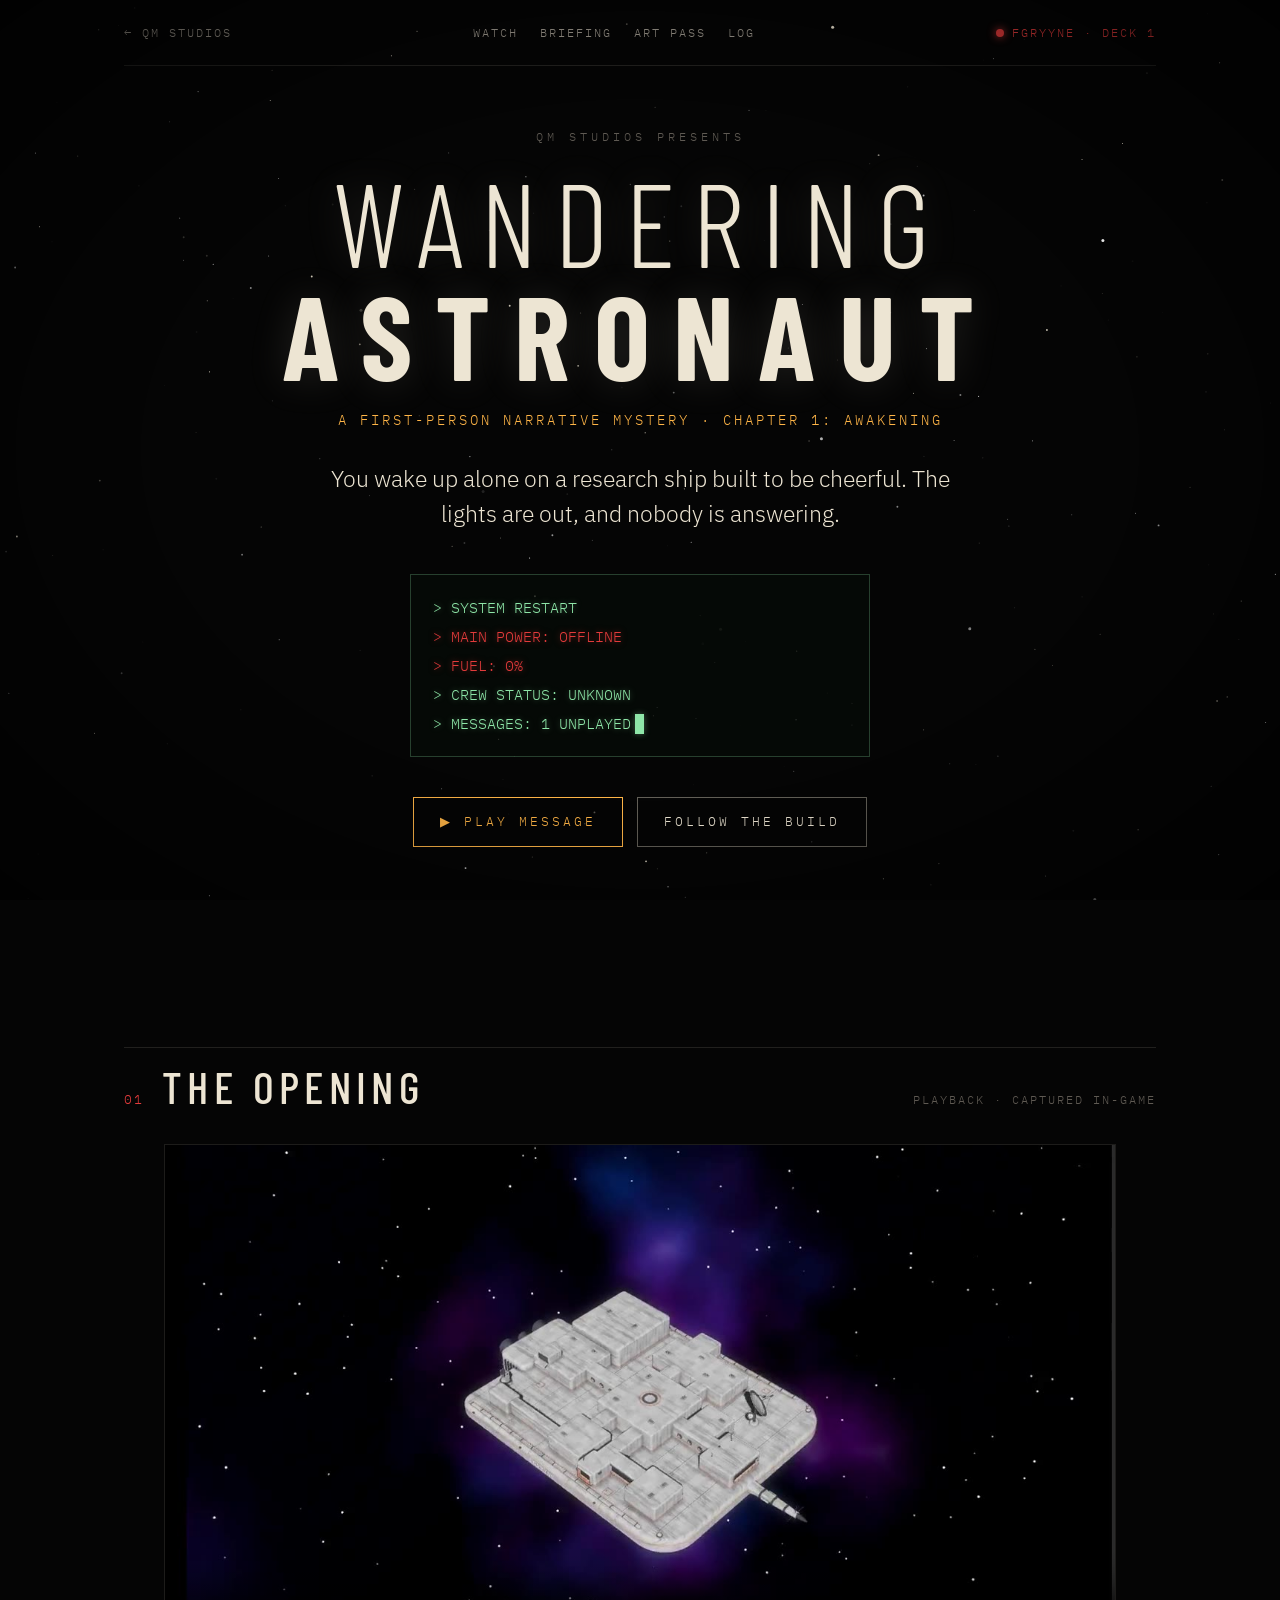
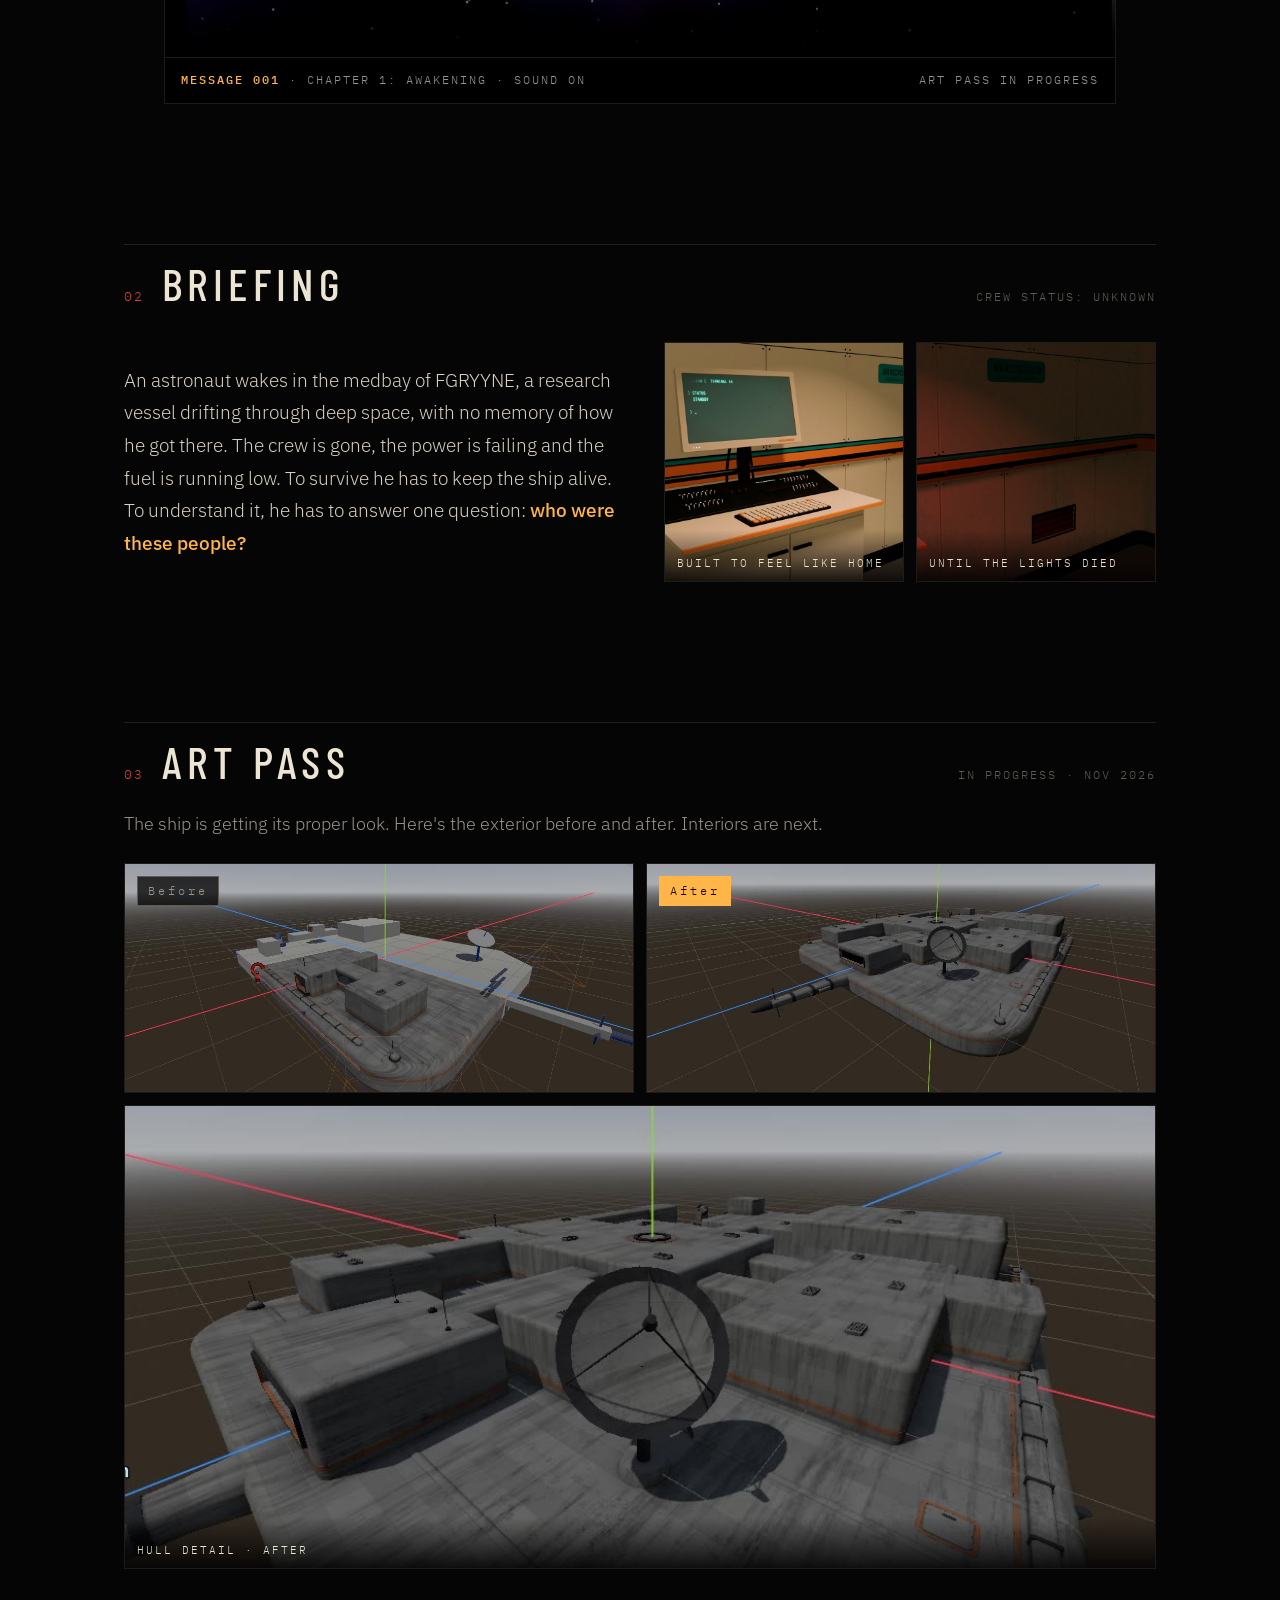
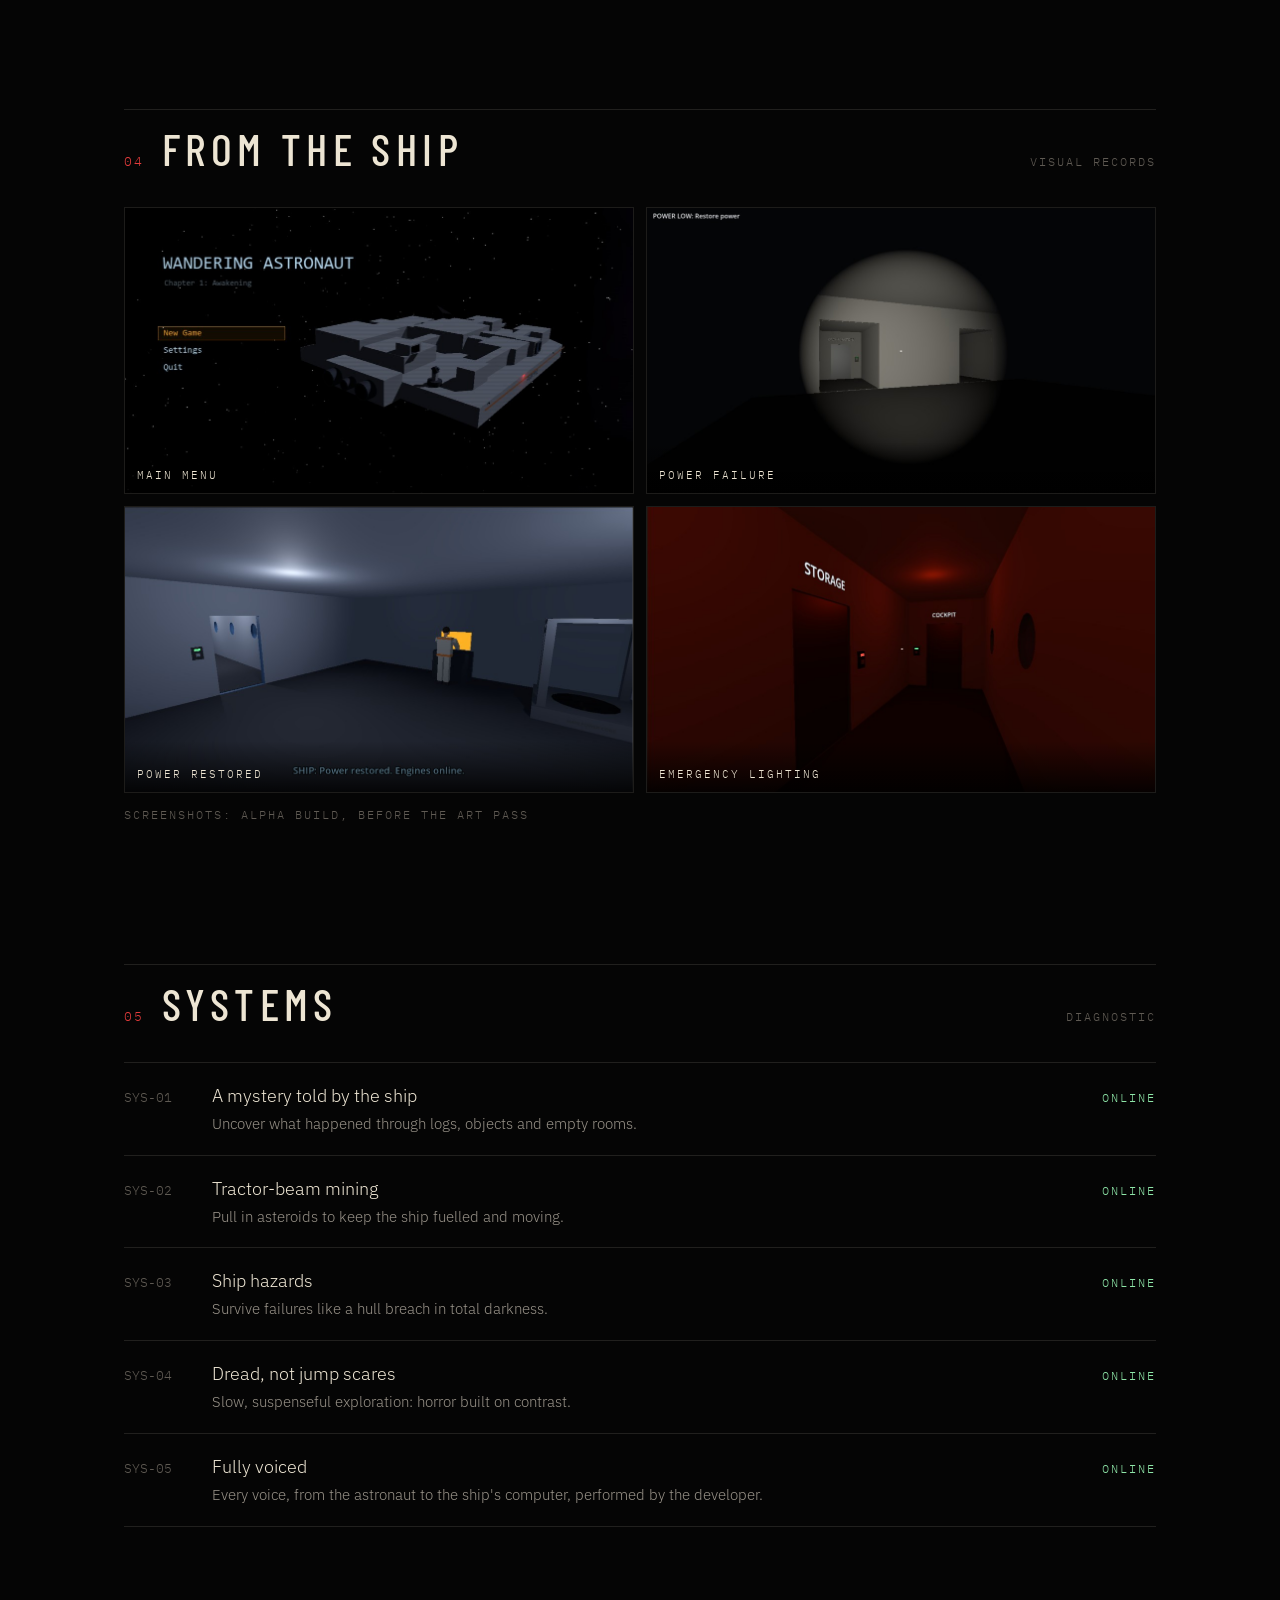
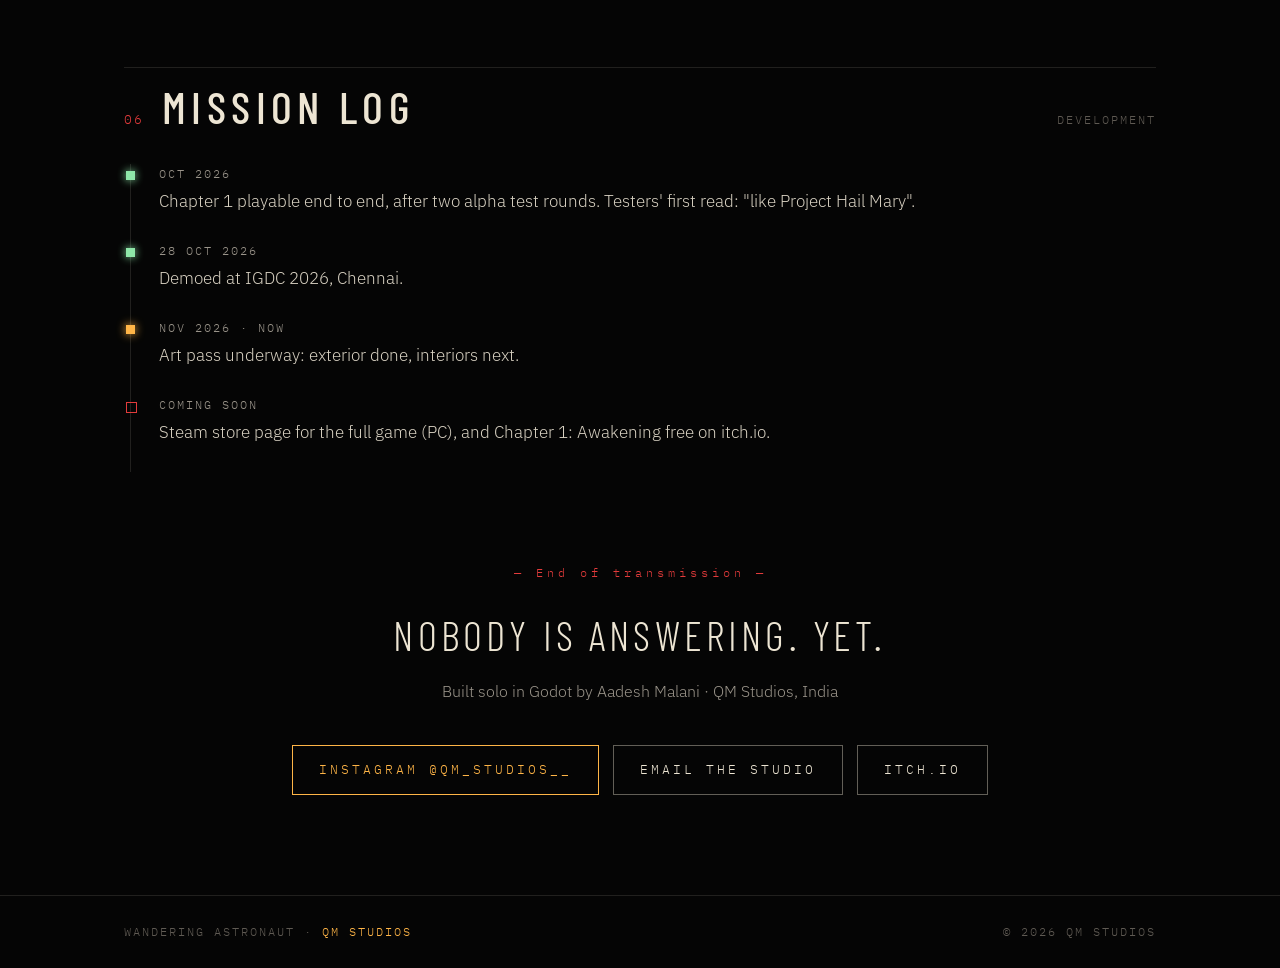
==== commit 6d69bc4e: "Redesign: weird retro-cosmic studio home, quiet ship-terminal game page Co-Authored-By: Claude Opus " ====
--- a/wandering-astronaut/index.html
+++ b/wandering-astronaut/index.html
@@ -5,7 +5,7 @@
 <meta name="viewport" content="width=device-width, initial-scale=1">
 <title>Wandering Astronaut · QM Studios</title>
 <meta name="description" content="A first-person narrative mystery. You wake up alone on a research ship built to be cheerful. The lights are out, and nobody is answering.">
-<meta name="theme-color" content="#04050c">
+<meta name="theme-color" content="#050505">
 <meta property="og:type" content="website">
 <meta property="og:title" content="Wandering Astronaut · QM Studios">
 <meta property="og:description" content="You wake up alone on a research ship built to be cheerful. The lights are out, and nobody is answering.">
@@ -15,204 +15,238 @@
 <link rel="icon" type="image/png" href="../assets/favicon.png">
 <link rel="preconnect" href="https://fonts.googleapis.com">
 <link rel="preconnect" href="https://fonts.gstatic.com" crossorigin>
-<link href="https://fonts.googleapis.com/css2?family=Orbitron:wght@600;800;900&family=IBM+Plex+Sans:wght@400;500;600&family=VT323&display=swap" rel="stylesheet">
-<link rel="stylesheet" href="../assets/site.css">
+<link href="https://fonts.googleapis.com/css2?family=Barlow+Condensed:wght@300;500;700&family=IBM+Plex+Mono:wght@400;500&family=IBM+Plex+Sans:wght@300;400;500&display=swap" rel="stylesheet">
 <style>
-.hero{display:grid;grid-template-columns:1.25fr .75fr;gap:40px;align-items:center;padding:70px 0 40px}
-.hero h1{font-size:clamp(2.6rem,7.6vw,5.6rem);margin:12px 0 0}
-.hero .sub{margin-top:16px;font-family:var(--hud);font-size:clamp(1.25rem,2.4vw,1.6rem);color:var(--magenta);text-shadow:var(--glow-m);letter-spacing:1px}
-.hero .lead{margin:20px 0 28px}
-.readout{padding:26px 24px 22px;font-family:var(--hud);font-size:1.45rem;line-height:1.5;color:#7CFFB2;text-shadow:0 0 8px rgba(124,255,178,.55)}
-.readout .warn{color:var(--red);text-shadow:0 0 8px rgba(255,59,92,.7)}
-.readout .row{white-space:nowrap;overflow:hidden}
-.readout .line{opacity:0}
-.readout.on .line{animation:type .01s forwards}
-@keyframes type{to{opacity:1}}
-.pulse{display:inline-block;width:10px;height:10px;border-radius:50%;background:var(--red);box-shadow:0 0 10px var(--red);margin-right:10px;animation:pulse 1.2s infinite}
-@keyframes pulse{50%{opacity:.25}}
-@media (max-width:860px){.hero{grid-template-columns:1fr;padding-top:48px}}
-
-.screen{padding:10px}
-.screen video{display:block;width:100%;height:auto;aspect-ratio:1280/690;background:#000}
-.screen .vcap{display:flex;flex-wrap:wrap;justify-content:space-between;gap:6px 18px;padding:12px 6px 4px;font-family:var(--hud);font-size:1.15rem;color:var(--muted)}
-.screen .vcap b{color:var(--cyan);font-weight:400}
-
-.premise{display:grid;grid-template-columns:1fr 1fr;gap:40px;align-items:center}
-.premise p{font-size:1.15rem;color:#C9D0EE;margin:0}
-.premise b{color:#fff;text-shadow:var(--glow-m)}
-.pair{display:grid;grid-template-columns:1fr 1fr;gap:16px}
-.pair .frame{aspect-ratio:1/1}
-@media (max-width:820px){.premise{grid-template-columns:1fr}}
-
-.ba{display:grid;grid-template-columns:1fr 1fr;gap:18px}
-.ba .frame,.detail{aspect-ratio:20/9}
-.ba .lab{position:absolute;top:12px;left:12px;padding:4px 14px;font-family:var(--display);font-weight:800;font-size:.85rem;letter-spacing:2px;background:rgba(4,5,12,.85);color:var(--muted);border:1px solid var(--dim)}
-.ba .after .lab{color:#02040a;background:var(--cyan);border-color:var(--cyan);box-shadow:0 0 18px rgba(34,240,255,.7)}
-.ba .after{border-color:var(--cyan);box-shadow:0 0 26px rgba(34,240,255,.25)}
-.detail{margin-top:18px}
+:root{
+  --black:#050505; --hull:#0d0d0e; --line:rgba(237,229,211,.12); --cream:#EDE5D3; --muted:#9a948a; --dim:#5f5a53;
+  --amber:#FFB547; --red:#E23B3B; --green:#8EE6A8;
+  --title:'Barlow Condensed',sans-serif; --mono:'IBM Plex Mono',monospace; --body:'IBM Plex Sans',system-ui,sans-serif;
+}
+*{box-sizing:border-box}
+html{scroll-behavior:smooth}
+body{margin:0;background:var(--black);color:var(--cream);font-family:var(--body);font-weight:300;line-height:1.7;overflow-x:hidden}
+body::before{ /* emergency light washing in from the top */
+  content:"";position:fixed;left:0;right:0;top:-30vh;height:70vh;z-index:-1;pointer-events:none;
+  background:radial-gradient(60% 60% at 50% 0,rgba(226,59,59,.28),transparent 70%);animation:alarm 4s ease-in-out infinite}
+@keyframes alarm{50%{opacity:.35}}
+body::after{ /* vignette */
+  content:"";position:fixed;inset:0;z-index:40;pointer-events:none;background:radial-gradient(ellipse at center,transparent 55%,rgba(0,0,0,.65) 100%)}
+#stars{position:fixed;inset:0;z-index:-2;pointer-events:none}
+a{color:var(--amber);text-decoration:none}
+a:hover{color:var(--cream)}
+img,video{max-width:100%}
+.wrap{max-width:1080px;margin:0 auto;padding:0 24px}
+
+.bar{display:flex;justify-content:space-between;align-items:center;padding:22px 0;font-family:var(--mono);font-size:.78rem;letter-spacing:2px;text-transform:uppercase;color:var(--dim);border-bottom:1px solid var(--line)}
+.bar a{color:var(--muted)}
+.bar a:hover{color:var(--amber)}
+.bar .rec{color:var(--red)}
+.bar .rec::before{content:"";display:inline-block;width:8px;height:8px;border-radius:50%;background:var(--red);margin-right:8px;box-shadow:0 0 8px var(--red);animation:alarm 1.2s infinite}
+.bar nav{display:flex;gap:22px}
+@media (max-width:640px){.bar nav{display:none}}
+
+/* hero */
+.hero{min-height:calc(100vh - 70px);display:flex;flex-direction:column;justify-content:center;padding:60px 0;text-align:center;align-items:center}
+.hero .pre{font-family:var(--mono);font-size:.78rem;letter-spacing:4px;color:var(--dim);text-transform:uppercase}
+.hero h1{font-family:var(--title);font-weight:300;font-size:clamp(2.8rem,9.5vw,7.4rem);line-height:.95;letter-spacing:.14em;text-transform:uppercase;margin:18px 0 0;
+  text-shadow:0 0 40px rgba(237,229,211,.15)}
+.hero h1 b{font-weight:700;display:block;letter-spacing:.2em}
+.hero .sub{margin-top:18px;font-family:var(--mono);font-size:.9rem;letter-spacing:3px;color:var(--amber);text-transform:uppercase}
+.hero .hook{max-width:620px;margin:28px auto 0;font-size:clamp(1.15rem,2.2vw,1.45rem);color:var(--cream);line-height:1.5}
+.term{margin:44px auto 0;width:min(460px,100%);text-align:left;font-family:var(--mono);font-size:.95rem;line-height:1.9;color:var(--green);
+  border:1px solid rgba(142,230,168,.25);background:rgba(5,12,8,.6);padding:18px 22px;text-shadow:0 0 6px rgba(142,230,168,.4)}
+.term .w{color:var(--red);text-shadow:0 0 6px rgba(226,59,59,.5)}
+.term .l{display:block;opacity:0}
+.term.on .l{animation:show .01s forwards}
+@keyframes show{to{opacity:1}}
+.term .cur::after{content:"█";animation:alarm 1s steps(1) infinite;margin-left:4px}
+.btns{display:flex;flex-wrap:wrap;gap:14px;justify-content:center;margin-top:40px}
+.btn{display:inline-block;padding:13px 26px;font-family:var(--mono);font-size:.8rem;letter-spacing:3px;text-transform:uppercase;color:var(--cream);border:1px solid rgba(237,229,211,.4);transition:all .25s}
+.btn:hover{background:var(--cream);color:var(--black);border-color:var(--cream)}
+.btn.a{border-color:var(--amber);color:var(--amber)}
+.btn.a:hover{background:var(--amber);color:var(--black)}
+
+/* sections */
+.sec{margin-top:140px}
+.sec-h{display:flex;align-items:baseline;gap:18px;border-top:1px solid var(--line);padding-top:16px;margin-bottom:34px}
+.sec-h .n{font-family:var(--mono);font-size:.8rem;color:var(--red);letter-spacing:2px}
+.sec-h h2{margin:0;font-family:var(--title);font-weight:500;font-size:clamp(1.8rem,4vw,2.8rem);letter-spacing:.12em;text-transform:uppercase;line-height:1}
+.sec-h .meta{margin-left:auto;font-family:var(--mono);font-size:.72rem;letter-spacing:2px;color:var(--dim);text-transform:uppercase}
+@media (max-width:640px){.sec-h .meta{display:none}}
+
+.player{border:1px solid var(--line);background:#000;padding:0}
+.player video{display:block;width:100%;height:auto;aspect-ratio:1280/690;background:#000}
+.player figcaption{display:flex;justify-content:space-between;flex-wrap:wrap;gap:6px 18px;padding:12px 16px;font-family:var(--mono);font-size:.75rem;letter-spacing:2px;color:var(--muted);text-transform:uppercase;border-top:1px solid var(--line)}
+.player figcaption b{color:var(--amber);font-weight:500}
+
+.brief{display:grid;grid-template-columns:1fr 1fr;gap:48px;align-items:center}
+.brief p{font-size:1.2rem;margin:0;color:#d8d1c2}
+.brief p b{font-weight:500;color:var(--amber)}
+.pair{display:grid;grid-template-columns:1fr 1fr;gap:12px}
+@media (max-width:800px){.brief{grid-template-columns:1fr}}
+
+.shot{position:relative;margin:0;overflow:hidden;border:1px solid var(--line);background:#000}
+.shot img{display:block;width:100%;height:100%;object-fit:cover;transition:transform 1.2s ease}
+.shot:hover img{transform:scale(1.03)}
+.shot figcaption{position:absolute;left:0;right:0;bottom:0;padding:24px 12px 8px;font-family:var(--mono);font-size:.7rem;letter-spacing:2px;text-transform:uppercase;color:var(--cream);
+  background:linear-gradient(transparent,rgba(0,0,0,.85))}
+.pair .shot{aspect-ratio:1}
+
+.ba{display:grid;grid-template-columns:1fr 1fr;gap:12px}
+.ba .shot,.detail{aspect-ratio:20/9}
+.ba .tag{position:absolute;top:12px;left:12px;font-family:var(--mono);font-size:.72rem;letter-spacing:3px;padding:4px 10px;background:rgba(0,0,0,.75);color:var(--muted);border:1px solid var(--dim)}
+.ba .after .tag{color:var(--black);background:var(--amber);border-color:var(--amber)}
+.detail{margin-top:12px}
 @media (max-width:700px){.ba{grid-template-columns:1fr}}
 
-.shots{display:grid;grid-template-columns:repeat(2,1fr);gap:18px}
-.shots .frame{aspect-ratio:16/9}
-@media (max-width:640px){.shots{grid-template-columns:1fr}}
-
-.features{display:grid;grid-template-columns:repeat(auto-fit,minmax(180px,1fr));gap:16px}
-.feature{padding:24px 22px}
-.feature .n{font-family:var(--display);font-weight:900;font-size:1.9rem;color:transparent;-webkit-text-stroke:1px var(--cyan);text-shadow:0 0 18px rgba(34,240,255,.35)}
-.feature.m .n{-webkit-text-stroke-color:var(--magenta);text-shadow:0 0 18px rgba(255,43,214,.35)}
-.feature h3{margin:8px 0 6px;font-family:var(--display);font-weight:800;font-size:1rem;letter-spacing:1.5px;text-transform:uppercase}
-.feature p{margin:0;color:#C9D0EE;font-size:.98rem}
-
-.timeline{list-style:none;margin:0;padding:0 0 0 26px;border-left:2px solid var(--line);display:flex;flex-direction:column;gap:22px}
-.timeline li{position:relative}
-.timeline li::before{content:"";position:absolute;left:-33px;top:7px;width:12px;height:12px;border-radius:50%;background:var(--bg);border:2px solid var(--cyan);box-shadow:0 0 10px var(--cyan)}
-.timeline li.done::before{background:var(--cyan)}
-.timeline li.next::before{border-color:var(--magenta);box-shadow:0 0 10px var(--magenta)}
-.timeline .t{font-family:var(--hud);font-size:1.2rem;color:var(--cyan);letter-spacing:1px}
-.timeline li.next .t{color:var(--magenta)}
-.timeline p{margin:2px 0 0;color:#C9D0EE}
-
-.cta{padding:40px 32px;text-align:center;display:flex;flex-direction:column;align-items:center;gap:14px}
-.cta h2{margin:0}
-.cta .btns{justify-content:center}
-.quote{font-family:var(--display);font-weight:600;font-size:clamp(1.1rem,2.4vw,1.5rem);letter-spacing:1px;color:#fff}
+.gallery{display:grid;grid-template-columns:repeat(2,1fr);gap:12px}
+.gallery .shot{aspect-ratio:16/9}
+@media (max-width:640px){.gallery{grid-template-columns:1fr}}
+.note{font-family:var(--mono);font-size:.72rem;letter-spacing:2px;color:var(--dim);text-transform:uppercase;margin-top:12px}
+
+.sys{list-style:none;margin:0;padding:0;font-family:var(--mono);border-top:1px solid var(--line)}
+.sys li{display:grid;grid-template-columns:70px 1fr auto;gap:18px;align-items:baseline;padding:18px 0;border-bottom:1px solid var(--line)}
+.sys .i{color:var(--dim);font-size:.8rem}
+.sys .t{font-family:var(--body);font-size:1.1rem;color:var(--cream)}
+.sys .t small{display:block;font-size:.95rem;color:var(--muted)}
+.sys .s{font-size:.72rem;letter-spacing:2px;color:var(--green)}
+@media (max-width:600px){.sys li{grid-template-columns:40px 1fr}.sys .s{display:none}}
+
+.log{font-family:var(--mono);font-size:.92rem;border-left:1px solid var(--line);margin-left:6px}
+.log div{position:relative;padding:0 0 26px 28px}
+.log div::before{content:"";position:absolute;left:-5px;top:7px;width:9px;height:9px;background:var(--dim)}
+.log div.ok::before{background:var(--green);box-shadow:0 0 8px var(--green)}
+.log div.now::before{background:var(--amber);box-shadow:0 0 10px var(--amber);animation:alarm 1.4s infinite}
+.log div.next::before{background:transparent;border:1px solid var(--red)}
+.log time{display:block;font-size:.75rem;letter-spacing:2px;color:var(--muted)}
+.log p{margin:2px 0 0;font-family:var(--body);font-size:1.05rem;color:#d8d1c2}
+
+.end{text-align:center;padding:90px 0 40px}
+.end .pre{font-family:var(--mono);font-size:.78rem;letter-spacing:4px;color:var(--red)}
+.end p.q{font-family:var(--title);font-weight:300;font-size:clamp(1.6rem,4vw,2.6rem);letter-spacing:.1em;text-transform:uppercase;margin:16px 0 8px}
+.end p.s{color:var(--muted);margin:0}
+
+footer{border-top:1px solid var(--line);margin-top:60px}
+footer .wrap{display:flex;flex-wrap:wrap;justify-content:space-between;gap:10px;padding:26px 24px;font-family:var(--mono);font-size:.72rem;letter-spacing:2px;color:var(--dim);text-transform:uppercase}
+
+.reveal{opacity:0;transform:translateY(20px);transition:opacity 1.1s ease,transform 1.1s ease}
+.reveal.in{opacity:1;transform:none}
+@media (prefers-reduced-motion:reduce){body::before,.bar .rec::before,.log div.now::before{animation:none}.reveal{opacity:1;transform:none;transition:none}html{scroll-behavior:auto}}
 </style>
 </head>
 <body>
-<canvas id="stars" aria-hidden="true"></canvas>
-
-<nav class="nav">
+<canvas id="stars" aria-hidden="true" data-tints="237,229,211|255,255,255" data-density="5200" data-speed="0.35"></canvas>
+
 <div class="wrap">
-<a class="brand" href="../"><span class="badge"><img src="../assets/qm_logo.png" alt=""></span><b>QM STUDIOS</b></a>
-<ul>
-<li><a href="#opening">WATCH</a></li>
-<li><a href="#premise">STORY</a></li>
-<li><a href="#art-pass">ART</a></li>
-<li><a href="#plan">PLAN</a></li>
-</ul>
-</div>
-</nav>
-
-<main class="wrap">
+<header class="bar">
+<a href="../">← QM Studios</a>
+<nav><a href="#opening">Watch</a><a href="#briefing">Briefing</a><a href="#art-pass">Art pass</a><a href="#log">Log</a></nav>
+<span class="rec">FGRYYNE · DECK 1</span>
+</header>
+
 <section class="hero">
-<div>
-<p class="kicker">QM STUDIOS PRESENTS</p>
-<h1 class="glitch" data-text="Wandering Astronaut">Wandering Astronaut</h1>
+<span class="pre">QM Studios presents</span>
+<h1>Wandering <b>Astronaut</b></h1>
 <div class="sub">A first-person narrative mystery · Chapter 1: Awakening</div>
-<p class="lead">You wake up alone on a research ship built to be cheerful. The lights are out, and nobody is answering.</p>
+<p class="hook">You wake up alone on a research ship built to be cheerful. The lights are out, and nobody is answering.</p>
+<div class="term" id="term" role="img" aria-label="Ship status: system restart, main power offline, fuel 0%, crew status unknown, 1 unplayed message">
+<span class="l" style="animation-delay:.5s">&gt; SYSTEM RESTART</span>
+<span class="l w" style="animation-delay:1.3s">&gt; MAIN POWER: OFFLINE</span>
+<span class="l w" style="animation-delay:2.1s">&gt; FUEL: 0%</span>
+<span class="l" style="animation-delay:2.9s">&gt; CREW STATUS: UNKNOWN</span>
+<span class="l cur" style="animation-delay:3.7s">&gt; MESSAGES: 1 UNPLAYED</span>
+</div>
 <div class="btns">
-<a class="btn" href="#opening">▶ Watch the opening</a>
-<a class="btn m" href="https://instagram.com/qm_studios__">Follow the build</a>
-</div>
-</div>
-<div class="readout hud m" id="readout" aria-label="Ship status: system restart, main power offline, fuel 0%, crew status unknown">
-<span class="hud-tag">FGRYYNE · SHIP STATUS</span>
-<div class="row line" style="animation-delay:.3s"><span class="pulse"></span>SYSTEM RESTART</div>
-<div class="row line warn" style="animation-delay:1.1s">MAIN POWER: OFFLINE</div>
-<div class="row line warn" style="animation-delay:1.9s">FUEL: 0%</div>
-<div class="row line" style="animation-delay:2.7s">CREW STATUS: UNKNOWN</div>
-<div class="row line caret" style="animation-delay:3.5s">MESSAGES: 1 UNPLAYED</div>
-</div>
-</section>
-
-<section class="section reveal" id="opening" style="margin-top:48px">
-<p class="kicker">INCOMING TRANSMISSION</p>
-<h2>The <span class="neon-c">opening</span> of Chapter 1</h2>
-<figure class="screen hud" style="margin:0">
+<a class="btn a" href="#opening">▶ Play message</a>
+<a class="btn" href="https://instagram.com/qm_studios__">Follow the build</a>
+</div>
+</section>
+
+<section class="sec reveal" id="opening">
+<div class="sec-h"><span class="n">01</span><h2>The opening</h2><span class="meta">Playback · captured in-game</span></div>
+<figure class="player">
 <video controls playsinline preload="metadata" poster="../assets/opening_poster.jpg">
 <source src="../media/opening_scene.mp4" type="video/mp4">
 Your browser can't play this video. <a href="../media/opening_scene.mp4">Download the opening scene</a>.
 </video>
-<figcaption class="vcap"><span><b>REC</b> · CAPTURED IN-GAME · SOUND ON</span><span>ART PASS IN PROGRESS</span></figcaption>
+<figcaption><span><b>Message 001</b> · Chapter 1: Awakening · sound on</span><span>Art pass in progress</span></figcaption>
 </figure>
 </section>
 
-<section class="section reveal" id="premise">
-<p class="kicker">MISSION BRIEFING</p>
-<h2>The <span class="neon-m">premise</span></h2>
-<div class="premise">
+<section class="sec reveal" id="briefing">
+<div class="sec-h"><span class="n">02</span><h2>Briefing</h2><span class="meta">Crew status: unknown</span></div>
+<div class="brief">
 <p>An astronaut wakes in the medbay of FGRYYNE, a research vessel drifting through deep space, with no memory of how he got there. The crew is gone, the power is failing and the fuel is running low. To survive he has to keep the ship alive. To understand it, he has to answer one question: <b>who were these people?</b></p>
 <div class="pair">
-<div class="frame"><img src="../assets/shot_past.jpg" alt="A bright cream console room with orange and teal trim"><span class="cap">Built to feel like home</span></div>
-<div class="frame"><img src="../assets/shot_present.jpg" alt="The same room fading into emergency red light"><span class="cap">Until the lights died</span></div>
-</div>
-</div>
-</section>
-
-<section class="section reveal" id="art-pass">
-<p class="kicker">ART PASS IN PROGRESS · NOV 2026</p>
-<h2>The ship gets its <span class="neon-c">look</span></h2>
-<p class="lead muted" style="margin:-8px 0 24px">Here's the exterior before and after. Interiors are next.</p>
+<figure class="shot"><img src="../assets/shot_past.jpg" alt="A bright cream console room with orange and teal trim"><figcaption>Built to feel like home</figcaption></figure>
+<figure class="shot"><img src="../assets/shot_present.jpg" alt="The same room fading into emergency red light"><figcaption>Until the lights died</figcaption></figure>
+</div>
+</div>
+</section>
+
+<section class="sec reveal" id="art-pass">
+<div class="sec-h"><span class="n">03</span><h2>Art pass</h2><span class="meta">In progress · Nov 2026</span></div>
+<p style="margin:-10px 0 24px;color:var(--muted);font-size:1.1rem">The ship is getting its proper look. Here's the exterior before and after. Interiors are next.</p>
 <div class="ba">
-<div class="frame"><img src="../assets/ship_before.jpg" alt="The ship's exterior before the art pass: plain grey and white blocks"><span class="lab">BEFORE</span></div>
-<div class="frame after"><img src="../assets/ship_after.jpg" alt="The ship's exterior after the art pass: panelled, weathered hull plating"><span class="lab">AFTER</span></div>
-</div>
-<div class="frame detail"><img src="../assets/ship_after_detail.jpg" alt="Close-up of the new hull detail and the satellite dish on top of the ship"><span class="cap">Hull detail · after</span></div>
-</section>
-
-<section class="section reveal" id="shots">
-<p class="kicker">SHIP LOGS · VISUAL</p>
-<h2>From the <span class="neon-m">ship</span></h2>
-<div class="shots">
-<div class="frame"><img src="../assets/shot_menu.jpg" alt="Main menu with the ship drifting through space"><span class="cap">Main menu</span></div>
-<div class="frame"><img src="../assets/shot_flashlight.jpg" alt="A flashlight beam in a dark corridor during a power failure"><span class="cap">Power failure</span></div>
-<div class="frame"><img src="../assets/shot_power.jpg" alt="The astronaut at a console as the ship's power comes back"><span class="cap">Power restored</span></div>
-<div class="frame"><img src="../assets/shot_corridor.jpg" alt="A red-lit corridor aboard the ship, with doors marked Storage and Cockpit"><span class="cap">Emergency lighting</span></div>
-</div>
-<p class="muted" style="font-family:var(--hud);font-size:1.1rem;margin-top:12px">Screenshots: alpha build, before the art pass.</p>
-</section>
-
-<section class="section reveal" id="features">
-<p class="kicker">SYSTEMS</p>
-<h2>Key <span class="neon-c">features</span></h2>
-<div class="features">
-<div class="feature hud"><span class="n">01</span><h3>A mystery told by the ship</h3><p>Uncover what happened through logs, objects and empty rooms.</p></div>
-<div class="feature hud m"><span class="n">02</span><h3>Tractor-beam mining</h3><p>Pull in asteroids to keep the ship fuelled and moving.</p></div>
-<div class="feature hud"><span class="n">03</span><h3>Ship hazards</h3><p>Survive failures like a hull breach in total darkness.</p></div>
-<div class="feature hud m"><span class="n">04</span><h3>Dread, not jump scares</h3><p>Slow, suspenseful exploration: horror built on contrast.</p></div>
-<div class="feature hud"><span class="n">05</span><h3>Fully voiced</h3><p>Every voice, from the astronaut to the ship's computer, performed by the developer.</p></div>
-</div>
-</section>
-
-<section class="section reveal" id="plan">
-<p class="kicker">FLIGHT PLAN</p>
-<h2>Where we're <span class="neon-m">headed</span></h2>
-<ol class="timeline">
-<li class="done"><span class="t">OCT 2026</span><p>Chapter 1 playable end to end, after two alpha test rounds. Testers' first read: "like Project Hail Mary".</p></li>
-<li class="done"><span class="t">28 OCT 2026</span><p>Demoed at IGDC 2026, Chennai.</p></li>
-<li><span class="t">NOV 2026 · NOW</span><p>Art pass underway: exterior done, interiors next.</p></li>
-<li class="next"><span class="t">COMING SOON</span><p>Steam store page for the full game (PC), and Chapter 1: Awakening free on itch.io.</p></li>
-</ol>
-</section>
-
-<section class="section reveal">
-<div class="cta hud m">
-<p class="kicker">END OF TRANSMISSION</p>
-<p class="quote">Built solo in Godot by Aadesh Malani · QM Studios, India</p>
+<figure class="shot"><img src="../assets/ship_before.jpg" alt="The ship's exterior before the art pass: plain grey and white blocks"><span class="tag">Before</span></figure>
+<figure class="shot after"><img src="../assets/ship_after.jpg" alt="The ship's exterior after the art pass: panelled, weathered hull plating"><span class="tag">After</span></figure>
+</div>
+<figure class="shot detail"><img src="../assets/ship_after_detail.jpg" alt="Close-up of the new hull detail and the satellite dish on top of the ship"><figcaption>Hull detail · after</figcaption></figure>
+</section>
+
+<section class="sec reveal" id="shots">
+<div class="sec-h"><span class="n">04</span><h2>From the ship</h2><span class="meta">Visual records</span></div>
+<div class="gallery">
+<figure class="shot"><img src="../assets/shot_menu.jpg" alt="Main menu with the ship drifting through space"><figcaption>Main menu</figcaption></figure>
+<figure class="shot"><img src="../assets/shot_flashlight.jpg" alt="A flashlight beam in a dark corridor during a power failure"><figcaption>Power failure</figcaption></figure>
+<figure class="shot"><img src="../assets/shot_power.jpg" alt="The astronaut at a console as the ship's power comes back"><figcaption>Power restored</figcaption></figure>
+<figure class="shot"><img src="../assets/shot_corridor.jpg" alt="A red-lit corridor aboard the ship, with doors marked Storage and Cockpit"><figcaption>Emergency lighting</figcaption></figure>
+</div>
+<p class="note">Screenshots: alpha build, before the art pass</p>
+</section>
+
+<section class="sec reveal" id="systems">
+<div class="sec-h"><span class="n">05</span><h2>Systems</h2><span class="meta">Diagnostic</span></div>
+<ul class="sys">
+<li><span class="i">SYS-01</span><span class="t">A mystery told by the ship<small>Uncover what happened through logs, objects and empty rooms.</small></span><span class="s">ONLINE</span></li>
+<li><span class="i">SYS-02</span><span class="t">Tractor-beam mining<small>Pull in asteroids to keep the ship fuelled and moving.</small></span><span class="s">ONLINE</span></li>
+<li><span class="i">SYS-03</span><span class="t">Ship hazards<small>Survive failures like a hull breach in total darkness.</small></span><span class="s">ONLINE</span></li>
+<li><span class="i">SYS-04</span><span class="t">Dread, not jump scares<small>Slow, suspenseful exploration: horror built on contrast.</small></span><span class="s">ONLINE</span></li>
+<li><span class="i">SYS-05</span><span class="t">Fully voiced<small>Every voice, from the astronaut to the ship's computer, performed by the developer.</small></span><span class="s">ONLINE</span></li>
+</ul>
+</section>
+
+<section class="sec reveal" id="log">
+<div class="sec-h"><span class="n">06</span><h2>Mission log</h2><span class="meta">Development</span></div>
+<div class="log">
+<div class="ok"><time>OCT 2026</time><p>Chapter 1 playable end to end, after two alpha test rounds. Testers' first read: "like Project Hail Mary".</p></div>
+<div class="ok"><time>28 OCT 2026</time><p>Demoed at IGDC 2026, Chennai.</p></div>
+<div class="now"><time>NOV 2026 · NOW</time><p>Art pass underway: exterior done, interiors next.</p></div>
+<div class="next"><time>COMING SOON</time><p>Steam store page for the full game (PC), and Chapter 1: Awakening free on itch.io.</p></div>
+</div>
+</section>
+
+<section class="end reveal">
+<div class="pre">— End of transmission —</div>
+<p class="q">Nobody is answering. Yet.</p>
+<p class="s">Built solo in Godot by Aadesh Malani · QM Studios, India</p>
 <div class="btns">
-<a class="btn m" href="https://instagram.com/qm_studios__">Instagram @qm_studios__</a>
+<a class="btn a" href="https://instagram.com/qm_studios__">Instagram @qm_studios__</a>
 <a class="btn" href="mailto:aadeshmalani@gmail.com">Email the studio</a>
 <a class="btn" href="https://thequantummenece.itch.io">itch.io</a>
 </div>
-</div>
-</section>
-</main>
-
-<footer class="footer">
-<div class="grid" aria-hidden="true"></div>
-<div class="wrap">
-<span>WANDERING ASTRONAUT · <a href="../">QM STUDIOS</a></span>
-<span>NOBODY IS ANSWERING</span>
-</div>
-</footer>
+</section>
+</div>
+
+<footer><div class="wrap"><span>Wandering Astronaut · <a href="../">QM Studios</a></span><span>© 2026 QM Studios</span></div></footer>
 
 <script src="../assets/stars.js"></script>
 <script>
 (function(){
-var r=document.getElementById('readout');setTimeout(function(){r.classList.add('on')},200);
+setTimeout(function(){document.getElementById('term').classList.add('on')},300);
 var els=document.querySelectorAll('.reveal');
 if(!('IntersectionObserver' in window)){els.forEach(function(e){e.classList.add('in')});return}
-var io=new IntersectionObserver(function(es){es.forEach(function(e){if(e.isIntersecting){e.target.classList.add('in');io.unobserve(e.target)}})},{threshold:.1});
+var io=new IntersectionObserver(function(es){es.forEach(function(e){if(e.isIntersecting){e.target.classList.add('in');io.unobserve(e.target)}})},{threshold:.08});
 els.forEach(function(e){io.observe(e)})})();
 </script>
 </body>
